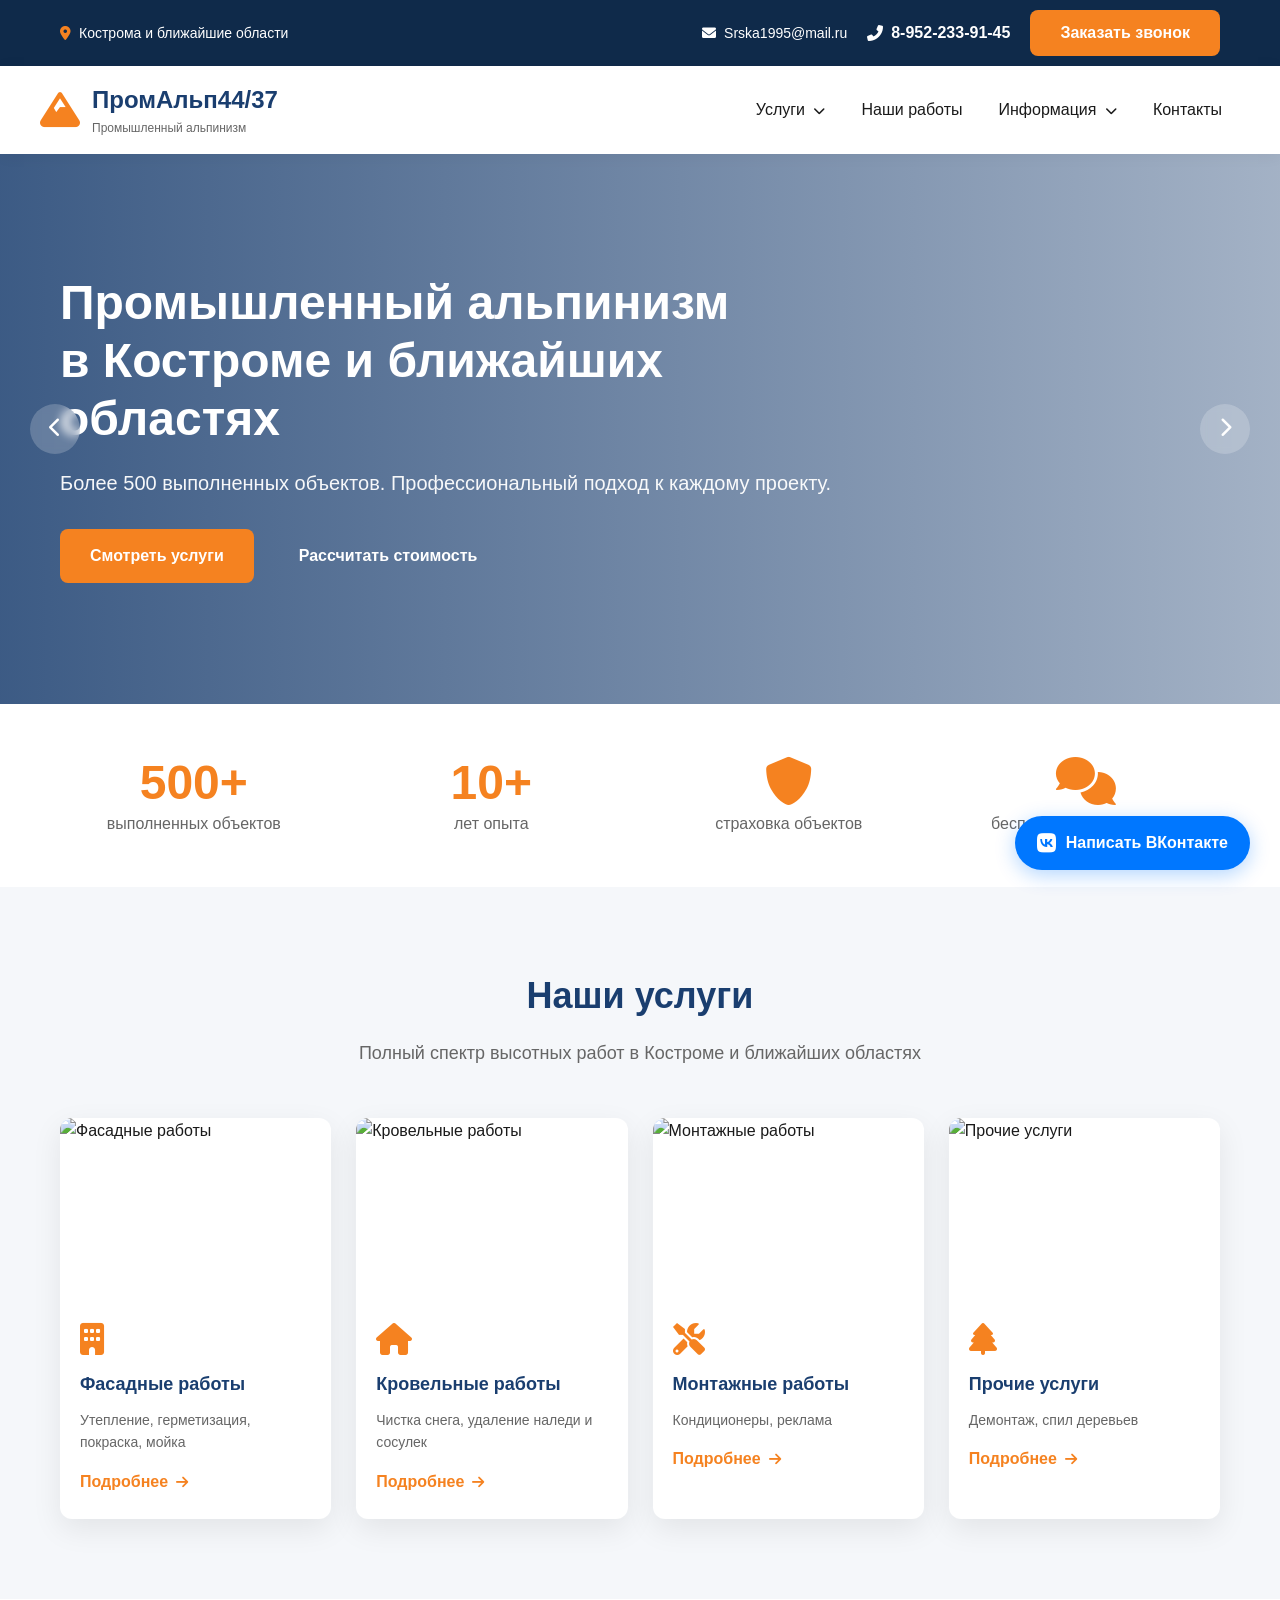
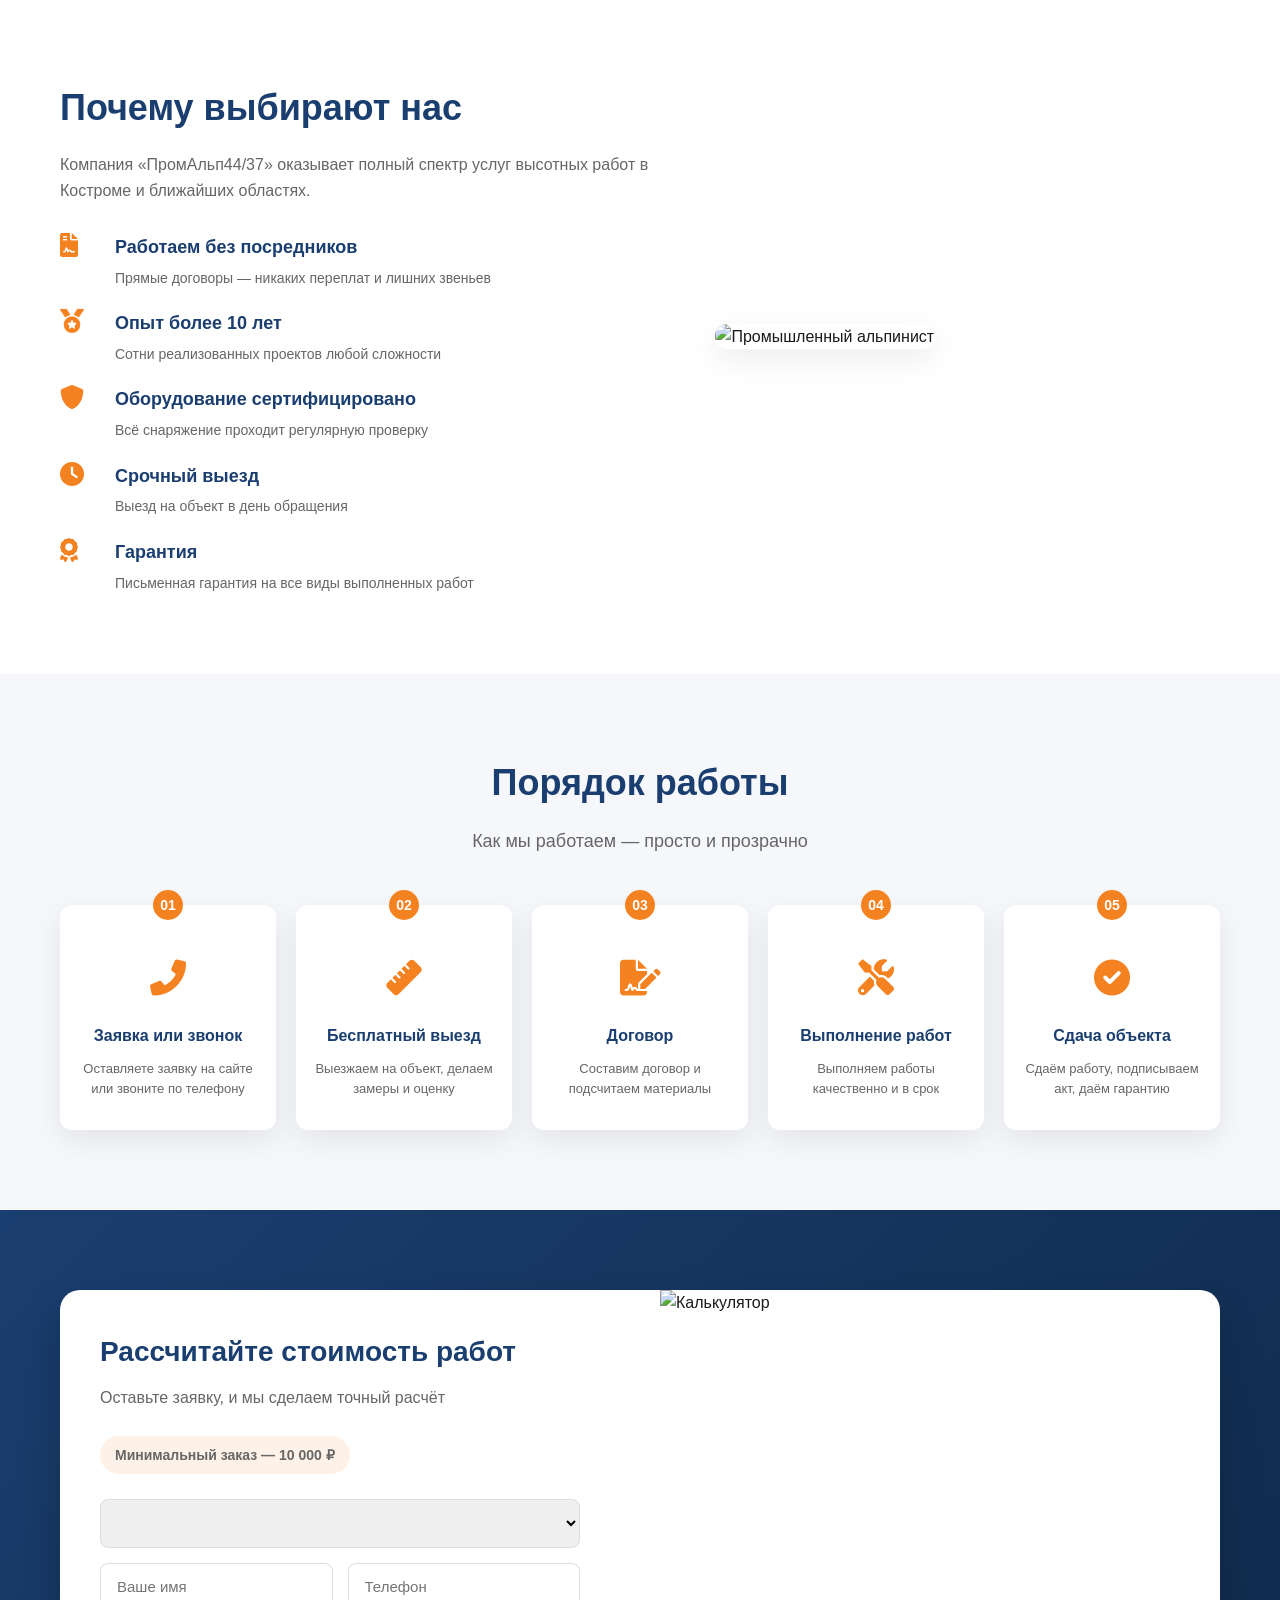
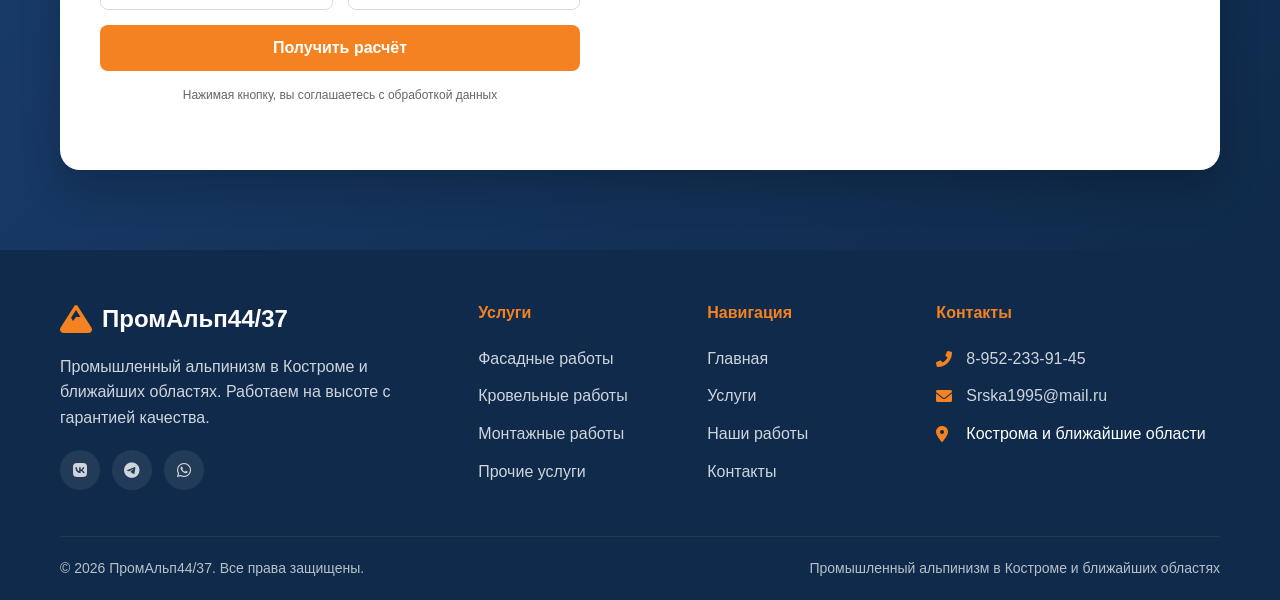
==== index.html @ c2d3ed75 "Add files via upload" ====
<!DOCTYPE html>
<html lang="ru">
<head>
    <meta charset="UTF-8">
    <meta name="viewport" content="width=device-width, initial-scale=1.0">
    <title>ПромАльп44/37 — промышленный альпинизм в Костроме и ближайших областях</title>

    <!-- Favicon -->
    <link rel="icon" href="data:image/svg+xml,%3Csvg xmlns='http://www.w3.org/2000/svg' viewBox='0 0 100 100'%3E%3Ctext y='.9em' font-size='85'%3E🏔️%3C/text%3E%3C/svg%3E">

    <link rel="stylesheet" href="style.css">
    <link rel="stylesheet" href="https://cdnjs.cloudflare.com/ajax/libs/font-awesome/6.0.0/css/all.min.css">
</head>
<body>
    <!-- Верхняя панель -->
    <div class="top-bar">
        <div class="container top-bar__container">
            <div class="top-bar__left">
                <span><i class="fas fa-map-marker-alt"></i> Кострома и ближайшие области</span>
            </div>
            <div class="top-bar__right">
                <a href="mailto:Srska1995@mail.ru"><i class="fas fa-envelope"></i> Srska1995@mail.ru</a>
                <a href="tel:+79522339145" class="top-bar__phone"><i class="fas fa-phone-alt"></i> 8-952-233-91-45</a>
                <button class="btn btn-small btn-callback">Заказать звонок</button>
            </div>
        </div>
    </div>

    <!-- Основная шапка с мега-меню -->
    <header class="header">
        <div class="container header__container">
            <a href="index.html" class="logo">
                <i class="fas fa-mountain"></i>
                <div class="logo__text">
                    <span class="logo__title">ПромАльп44/37</span>
                    <span class="logo__subtitle">Промышленный альпинизм</span>
                </div>
            </a>

            <!-- Мега-меню -->
            <nav class="nav">
                <button class="mobile-toggle" id="mobile-toggle">
                    <i class="fas fa-bars"></i>
                </button>
                <li class="nav-item dropdown">
                    <a href="services.html" class="nav-link dropdown-toggle">Услуги <i class="fas fa-chevron-down"></i></a>
                    <div class="mega-menu mega-menu--services">
                        <div class="container mega-menu__container" style="grid-template-columns: repeat(2, 1fr); max-width: 550px; gap: 20px;">
                            <div class="mega-menu__column">
                                <h4><i class="fas fa-building"></i> Фасадные работы</h4>
                                <ul>
                                    <li><a href="services.html?tab=facade">Утепление фасада</a></li>
                                    <li><a href="services.html?tab=facade">Герметизация швов</a></li>
                                    <li><a href="services.html?tab=facade">Покраска фасада</a></li>
                                    <li><a href="services.html?tab=facade">Мойка окон</a></li>
                                    <li><a href="services.html?tab=facade">Мойка фасада</a></li>
                                </ul>
                                <h4 style="margin-top: 20px;"><i class="fas fa-home"></i> Кровельные работы</h4>
                                <ul>
                                    <li><a href="services.html?tab=roof">Чистка снега</a></li>
                                    <li><a href="services.html?tab=roof">Удаление наледи</a></li>
                                    <li><a href="services.html?tab=roof">Удаление сосулек</a></li>
                                    <li><a href="services.html?tab=roof">Монтаж водостоков</a></li>
                                    <li><a href="services.html?tab=roof">Снегозадержатели</a></li>
                                </ul>
                            </div>
                            <div class="mega-menu__column">
                                <h4><i class="fas fa-tools"></i> Монтажные работы</h4>
                                <ul>
                                    <li><a href="services.html?tab=mount">Монтаж кондиционеров</a></li>
                                    <li><a href="services.html?tab=mount">Монтаж рекламы</a></li>
                                </ul>
                                <h4 style="margin-top: 20px;"><i class="fas fa-tree"></i> Прочие услуги</h4>
                                <ul>
                                    <li><a href="services.html?tab=other">Демонтажные работы</a></li>
                                    <li><a href="services.html?tab=other">Спил деревьев</a></li>
                                </ul>
                            </div>
                        </div>
                    </div>
                </li>
                    <li class="nav-item"><a href="portfolio.html" class="nav-link">Наши работы</a></li>

                    <!-- Выпадающее меню Информация -->
                    <li class="nav-item dropdown">
                        <a href="#" class="nav-link dropdown-toggle">Информация <i class="fas fa-chevron-down"></i></a>
                        <div class="mega-menu mega-menu--info">
                            <div class="container mega-menu__container" style="grid-template-columns: repeat(2, 1fr); max-width: 500px;">
                                <div class="mega-menu__column">
                                    <h4><i class="fas fa-toolbox"></i> Полезное</h4>
                                    <ul>
                                        <li><a href="useful.html">Снаряжение альпиниста</a></li>
                                        <li><a href="useful.html#calculator">Калькулятор стоимости</a></li>
                                    </ul>
                                </div>
                                <div class="mega-menu__column">
                                    <h4><i class="fas fa-book-open"></i> Статьи</h4>
                                    <ul>
                                        <li><a href="articles.html">Все статьи</a></li>
                                        <li><a href="articles.html?page=1">Технологии работ</a></li>
                                        <li><a href="articles.html?page=2">Безопасность</a></li>
                                        <li><a href="articles.html?page=3">Советы экспертов</a></li>
                                    </ul>
                                </div>
                            </div>
                        </div>
                    </li>

                    <li class="nav-item"><a href="contacts.html" class="nav-link">Контакты</a></li>
                </ul>
            </nav>
        </div>
    </header>

    <!-- Главный экран со слайдером -->
    <section class="hero hero--slider">
        <div class="hero-slider" id="hero-slider">
            <div class="slide active">
                <div class="slide__bg" style="background-image: url('https://www.gryazi.net/images/cleaning/prom_alp.jpg');"></div>
                <div class="container slide__content">
                    <h1 class="slide__title">Промышленный альпинизм<br>в Костроме и ближайших областях</h1>
                    <p class="slide__subtitle">Более 500 выполненных объектов. Профессиональный подход к каждому проекту.</p>
                    <div class="slide__buttons">
                        <a href="services.html" class="btn btn-primary">Смотреть услуги</a>
                        <a href="contacts.html" class="btn btn-outline-white">Рассчитать стоимость</a>
                    </div>
                </div>
            </div>
            <div class="slide">
                <div class="slide__bg" style="background-image: url('https://i.ytimg.com/vi/OnxsX6CX49M/maxres2.jpg');"></div>
                <div class="container slide__content">
                    <h2 class="slide__title">Герметизация швов<br>и утепление фасадов</h2>
                    <p class="slide__subtitle">Гарантия на все виды работ</p>
                    <div class="slide__buttons">
                        <a href="services.html?tab=facade" class="btn btn-primary">Подробнее</a>
                        <a href="contacts.html" class="btn btn-outline-white">Оставить заявку</a>
                    </div>
                </div>
            </div>
            <div class="slide">
                <div class="slide__bg" style="background-image: url('https://avatars.mds.yandex.net/get-altay/13818104/2a000001926dd8f69d3b70512914a5eb9f92/orig');"></div>
                <div class="container slide__content">
                    <h2 class="slide__title">Очистка кровли<br>от снега и наледи</h2>
                    <p class="slide__subtitle">Безопасно, быстро, без повреждений</p>
                    <div class="slide__buttons">
                        <a href="services.html?tab=roof" class="btn btn-primary">Подробнее</a>
                        <a href="contacts.html" class="btn btn-outline-white">Заказать</a>
                    </div>
                </div>
            </div>

            <button class="slider-arrow slider-arrow--prev"><i class="fas fa-chevron-left"></i></button>
            <button class="slider-arrow slider-arrow--next"><i class="fas fa-chevron-right"></i></button>
            <div class="slider-dots-container" id="slider-dots"></div>
        </div>
    </section>

    <!-- Блок с преимуществами (цифры) -->
    <section class="stats">
        <div class="container">
            <div class="stats__grid">
                <div class="stat-item">
                    <div class="stat-item__number">500+</div>
                    <div class="stat-item__label">выполненных объектов</div>
                </div>
                <div class="stat-item">
                    <div class="stat-item__number">10+</div>
                    <div class="stat-item__label">лет опыта</div>
                </div>
                <div class="stat-item">
                    <div class="stat-item__number"><i class="fas fa-shield-alt"></i></div>
                    <div class="stat-item__label">страховка объектов</div>
                </div>
                <div class="stat-item">
                    <div class="stat-item__number"><i class="fas fa-comments"></i></div>
                    <div class="stat-item__label">бесплатная консультация</div>
                </div>
            </div>
        </div>
    </section>

    <!-- Популярные услуги (плитки) -->
    <section class="services-tiles">
        <div class="container">
            <h2 class="section-title">Наши услуги</h2>
            <p class="section-subtitle">Полный спектр высотных работ в Костроме и ближайших областях</p>

            <div class="services-tiles__grid">
                <div class="service-tile">
                    <div class="service-tile__img">
                        <img src="https://anika.by/oc-content/uploads/246/108927.jpg" alt="Фасадные работы">
                    </div>
                    <div class="service-tile__content">
                        <i class="fas fa-building"></i>
                        <h3>Фасадные работы</h3>
                        <p>Утепление, герметизация, покраска, мойка</p>
                        <a href="services.html?tab=facade" class="service-tile__link">Подробнее <i class="fas fa-arrow-right"></i></a>
                    </div>
                </div>
                <div class="service-tile">
                    <div class="service-tile__img">
                        <img src="https://avatars.mds.yandex.net/get-ydo/6059193/2a00000186999a268987378a9598cbc94824/diploma" alt="Кровельные работы">
                    </div>
                    <div class="service-tile__content">
                        <i class="fas fa-home"></i>
                        <h3>Кровельные работы</h3>
                        <p>Чистка снега, удаление наледи и сосулек</p>
                        <a href="services.html?tab=roof" class="service-tile__link">Подробнее <i class="fas fa-arrow-right"></i></a>
                    </div>
                </div>
                <div class="service-tile">
                    <div class="service-tile__img">
                        <img src="https://avatars.mds.yandex.net/get-ydo/1540809/2a000001724c62d29665eda1b35574e7750a/diploma" alt="Монтажные работы">
                    </div>
                    <div class="service-tile__content">
                        <i class="fas fa-tools"></i>
                        <h3>Монтажные работы</h3>
                        <p>Кондиционеры, реклама</p>
                        <a href="services.html?tab=mount" class="service-tile__link">Подробнее <i class="fas fa-arrow-right"></i></a>
                    </div>
                </div>
                <div class="service-tile">
                    <div class="service-tile__img">
                        <img src="https://avatars.mds.yandex.net/i?id=42317effc8daacaeb8977ae13526a4b0435c576f-5863201-images-thumbs&n=13" alt="Прочие услуги">
                    </div>
                    <div class="service-tile__content">
                        <i class="fas fa-tree"></i>
                        <h3>Прочие услуги</h3>
                        <p>Демонтаж, спил деревьев</p>
                        <a href="services.html?tab=other" class="service-tile__link">Подробнее <i class="fas fa-arrow-right"></i></a>
                    </div>
                </div>
            </div>
        </div>
    </section>

    <!-- Преимущества -->
    <section class="advantages" id="about">
        <div class="container">
            <div class="advantages__grid">
                <div class="advantages__content">
                    <h2 class="section-title section-title--left">Почему выбирают нас</h2>
                    <p class="advantages__subtitle">Компания «ПромАльп44/37» оказывает полный спектр услуг высотных работ в Костроме и ближайших областях.</p>

                    <div class="advantages__list">
                        <div class="advantage-item">
                            <i class="fas fa-file-contract"></i>
                            <div>
                                <h4>Работаем без посредников</h4>
                                <p>Прямые договоры — никаких переплат и лишних звеньев</p>
                            </div>
                        </div>
                        <div class="advantage-item">
                            <i class="fas fa-medal"></i>
                            <div>
                                <h4>Опыт более 10 лет</h4>
                                <p>Сотни реализованных проектов любой сложности</p>
                            </div>
                        </div>
                        <div class="advantage-item">
                            <i class="fas fa-shield-alt"></i>
                            <div>
                                <h4>Оборудование сертифицировано</h4>
                                <p>Всё снаряжение проходит регулярную проверку</p>
                            </div>
                        </div>
                        <div class="advantage-item">
                            <i class="fas fa-clock"></i>
                            <div>
                                <h4>Срочный выезд</h4>
                                <p>Выезд на объект в день обращения</p>
                            </div>
                        </div>
                        <div class="advantage-item">
                            <i class="fas fa-award"></i>
                            <div>
                                <h4>Гарантия</h4>
                                <p>Письменная гарантия на все виды выполненных работ</p>
                            </div>
                        </div>
                    </div>
                </div>
                <div class="advantages__image">
                    <img src="https://avatars.mds.yandex.net/get-ydo/1384592/2a000001903fb4f37ba64515c0dbf9463fd2/diploma" alt="Промышленный альпинист">
                </div>
            </div>
        </div>
    </section>

    <!-- Порядок работы -->
    <section class="workflow">
        <div class="container">
            <h2 class="section-title">Порядок работы</h2>
            <p class="section-subtitle">Как мы работаем — просто и прозрачно</p>

            <div class="workflow__steps">
                <div class="step">
                    <div class="step__number">01</div>
                    <div class="step__icon"><i class="fas fa-phone-alt"></i></div>
                    <h4>Заявка или звонок</h4>
                    <p>Оставляете заявку на сайте или звоните по телефону</p>
                </div>
                <div class="step">
                    <div class="step__number">02</div>
                    <div class="step__icon"><i class="fas fa-ruler"></i></div>
                    <h4>Бесплатный выезд</h4>
                    <p>Выезжаем на объект, делаем замеры и оценку</p>
                </div>
                <div class="step">
                    <div class="step__number">03</div>
                    <div class="step__icon"><i class="fas fa-file-signature"></i></div>
                    <h4>Договор</h4>
                    <p>Составим договор и подсчитаем материалы</p>
                </div>
                <div class="step">
                    <div class="step__number">04</div>
                    <div class="step__icon"><i class="fas fa-tools"></i></div>
                    <h4>Выполнение работ</h4>
                    <p>Выполняем работы качественно и в срок</p>
                </div>
                <div class="step">
                    <div class="step__number">05</div>
                    <div class="step__icon"><i class="fas fa-check-circle"></i></div>
                    <h4>Сдача объекта</h4>
                    <p>Сдаём работу, подписываем акт, даём гарантию</p>
                </div>
            </div>
        </div>
    </section>

    <!-- Калькулятор -->
    <section class="calculator-section">
        <div class="container">
            <div class="calculator-box">
                <div class="calculator-box__content">
                    <h2>Рассчитайте стоимость работ</h2>
                    <p>Оставьте заявку, и мы сделаем точный расчёт</p>
                    <p class="min-order"><strong>Минимальный заказ — 10 000 ₽</strong></p>

                    <form class="calculator-form" id="home-calculator">
                        <div class="form-row">
                            <select class="form-control" id="home-service-select"></select>
                        </div>
                        <div class="form-row form-row--double">
                            <input type="text" class="form-control" placeholder="Ваше имя">
                            <input type="tel" class="form-control" placeholder="Телефон">
                        </div>
                        <button type="submit" class="btn btn-primary btn-block">Получить расчёт</button>
                        <p class="form-note">Нажимая кнопку, вы соглашаетесь с обработкой данных</p>
                    </form>
                </div>
                <div class="calculator-box__image">
                    <img src="https://www.gryazi.net/images/cleaning/prom_alp.jpg" alt="Калькулятор">
                </div>
            </div>
        </div>
    </section>

    <!-- Футер -->
    <footer class="footer">
        <div class="container">
            <div class="footer__top">
                <div class="footer__col">
                    <div class="footer__logo">
                        <i class="fas fa-mountain"></i>
                        <span>ПромАльп44/37</span>
                    </div>
                    <p>Промышленный альпинизм в Костроме и ближайших областях. Работаем на высоте с гарантией качества.</p>
                    <div class="footer__social">
                        <a href="#"><i class="fab fa-vk"></i></a>
                        <a href="#"><i class="fab fa-telegram"></i></a>
                        <a href="#"><i class="fab fa-whatsapp"></i></a>
                    </div>
                </div>
                <div class="footer__col">
                    <h4>Услуги</h4>
                    <ul>
                        <li><a href="services.html?tab=facade">Фасадные работы</a></li>
                        <li><a href="services.html?tab=roof">Кровельные работы</a></li>
                        <li><a href="services.html?tab=mount">Монтажные работы</a></li>
                        <li><a href="services.html?tab=other">Прочие услуги</a></li>
                    </ul>
                </div>
                <div class="footer__col">
                    <h4>Навигация</h4>
                    <ul>
                        <li><a href="index.html">Главная</a></li>
                        <li><a href="services.html">Услуги</a></li>
                        <li><a href="portfolio.html">Наши работы</a></li>
                        <li><a href="contacts.html">Контакты</a></li>
                    </ul>
                </div>
                <div class="footer__col">
                    <h4>Контакты</h4>
                    <ul class="footer__contacts">
                        <li><i class="fas fa-phone-alt"></i> <a href="tel:+79522339145">8-952-233-91-45</a></li>
                        <li><i class="fas fa-envelope"></i> <a href="mailto:Srska1995@mail.ru">Srska1995@mail.ru</a></li>
                        <li><i class="fas fa-map-marker-alt"></i> Кострома и ближайшие области</li>
                    </ul>
                </div>
            </div>
            <div class="footer__bottom">
                <p>© 2026 ПромАльп44/37. Все права защищены.</p>
                <p>Промышленный альпинизм в Костроме и ближайших областях</p>
            </div>
        </div>
    </footer>

    <!-- Кнопка ВК -->
    <a href="https://vk.com/write-12345678" class="vk-button" target="_blank">
        <i class="fab fa-vk"></i>
        <span>Написать ВКонтакте</span>
    </a>

    <script src="script.js"></script>
</body>
</html>
---- style.css ----
* { margin: 0; padding: 0; box-sizing: border-box; }

:root {
    --primary: #1a3e6f;
    --primary-dark: #0f2a4a;
    --secondary: #f58220;
    --secondary-dark: #e06d10;
    --dark: #1a1a1a;
    --light: #f5f7fa;
    --gray: #666;
    --white: #fff;
    --vk: #0077ff;
    --shadow: 0 10px 30px rgba(0,0,0,0.08);
    --border-radius: 12px;
}

html, body {
    overflow-x: hidden !important;
    width: 100%;
    max-width: 100%;
}

body {
    font-family: 'Segoe UI', Tahoma, Geneva, Verdana, sans-serif;
    line-height: 1.6;
    color: var(--dark);
    background: var(--white);
}

.container {
    max-width: 1200px;
    margin: 0 auto;
    padding: 0 20px;
}

/* Убираем все маркеры списков */
ul, ol {
    list-style: none !important;
    padding-left: 0 !important;
    margin-left: 0 !important;
}

/* ========== ВЕРХНЯЯ ПАНЕЛЬ ========== */
.top-bar {
    background: var(--primary-dark);
    color: var(--white);
    padding: 10px 0;
    font-size: 14px;
}

.top-bar__container {
    display: flex;
    justify-content: space-between;
    align-items: center;
    flex-wrap: wrap;
    gap: 15px;
}

.top-bar__left {
    display: flex;
    gap: 25px;
}

.top-bar__left span {
    display: flex;
    align-items: center;
    gap: 8px;
}

.top-bar__left i {
    color: var(--secondary);
}

.top-bar__right {
    display: flex;
    align-items: center;
    gap: 20px;
}

.top-bar__right a {
    color: var(--white);
    text-decoration: none;
    display: flex;
    align-items: center;
    gap: 8px;
    transition: color 0.3s;
}

.top-bar__right a:hover {
    color: var(--secondary);
}

.top-bar__phone {
    font-weight: 700;
    font-size: 16px;
}

.btn-small {
    background: var(--secondary);
    color: var(--white);
    padding: 8px 16px;
    border-radius: 6px;
    font-size: 13px;
    border: none;
    cursor: pointer;
    font-weight: 600;
    transition: background 0.3s;
}

.btn-small:hover {
    background: var(--secondary-dark);
}

/* ========== ШАПКА И МЕГА-МЕНЮ ========== */
.header {
    background: var(--white);
    box-shadow: 0 2px 15px rgba(0,0,0,0.05);
    position: sticky;
    top: 0;
    z-index: 999;
}

.header__container {
    display: flex;
    justify-content: space-between;
    align-items: center;
    padding: 15px 0;
}

.logo {
    display: flex;
    align-items: center;
    gap: 12px;
    text-decoration: none;
}

.logo i {
    font-size: 40px;
    color: var(--secondary);
}

.logo__text {
    display: flex;
    flex-direction: column;
}

.logo__title {
    font-size: 24px;
    font-weight: 700;
    color: var(--primary);
}

.logo__subtitle {
    font-size: 12px;
    color: var(--gray);
}

.nav {
    display: flex;
    align-items: center;
}

.nav-menu {
    display: flex;
    list-style: none !important;
    gap: 5px;
    margin: 0;
    padding: 0;
}

.nav-menu li {
    list-style: none !important;
}

.nav-item {
    position: relative;
    list-style: none !important;
}

.nav-link {
    display: block;
    padding: 12px 18px;
    color: var(--dark);
    text-decoration: none;
    font-weight: 500;
    transition: color 0.3s;
    border-radius: 8px;
}

.nav-link:hover,
.nav-link.active {
    color: var(--secondary);
    background: rgba(245, 130, 32, 0.05);
}

.nav-link i {
    font-size: 12px;
    margin-left: 5px;
}

/* Мега-меню */
.mega-menu {
    position: absolute;
    top: 100%;
    left: 0;
    width: auto !important;
    min-width: 500px !important;
    max-width: 850px !important;
    background: var(--white);
    box-shadow: 0 20px 40px rgba(0,0,0,0.15);
    border-radius: 0 0 16px 16px;
    opacity: 0;
    visibility: hidden;
    transform: translateY(-10px);
    transition: all 0.3s;
    z-index: 998;
}

.nav-item.dropdown:hover .mega-menu {
    opacity: 1;
    visibility: visible;
    transform: translateY(0);
}

.mega-menu__container {
    display: grid;
    grid-template-columns: repeat(4, 1fr);
    gap: 20px !important;
    padding: 25px 20px !important;
}

.mega-menu__column h4 {
    color: var(--primary);
    margin-bottom: 15px;
    font-size: 16px;
    border-bottom: 2px solid var(--secondary);
    padding-bottom: 8px;
    display: inline-block;
}

.mega-menu__column ul {
    list-style: none !important;
    padding-left: 0 !important;
    margin-left: 0 !important;
}

.mega-menu__column li {
    margin-bottom: 10px;
    list-style: none !important;
}

.mega-menu__column a {
    color: var(--gray);
    text-decoration: none;
    font-size: 14px;
    transition: color 0.3s;
}

.mega-menu__column a:hover {
    color: var(--secondary);
}

/* Позиционирование выпадающих меню */
.nav-item.dropdown:first-of-type .mega-menu {
    left: 0 !important;
    right: auto !important;
}

.nav-item.dropdown:last-of-type .mega-menu,
.nav-item.dropdown:nth-last-child(2) .mega-menu {
    left: auto !important;
    right: 0 !important;
    min-width: 400px !important;
    max-width: 500px !important;
}

/* Компактное меню для Информации */
.mega-menu--info {
    max-width: 500px;
}

.mega-menu--info .mega-menu__container {
    grid-template-columns: repeat(2, 1fr);
}

.mobile-toggle {
    display: none;
    background: none;
    border: none;
    font-size: 24px;
    color: var(--primary);
    cursor: pointer;
}

/* ========== СЛАЙДЕР ========== */
.hero--slider {
    position: relative;
    height: 550px;
    overflow: hidden;
}

.hero-slider {
    position: relative;
    height: 100%;
}

.slide {
    position: absolute;
    top: 0;
    left: 0;
    width: 100%;
    height: 100%;
    opacity: 0;
    visibility: hidden;
    transition: opacity 0.8s, visibility 0.8s;
}

.slide.active {
    opacity: 1;
    visibility: visible;
}

.slide__bg {
    position: absolute;
    top: 0;
    left: 0;
    width: 100%;
    height: 100%;
    background-size: cover;
    background-position: center;
}

.slide__bg::after {
    content: '';
    position: absolute;
    top: 0;
    left: 0;
    width: 100%;
    height: 100%;
    background: linear-gradient(90deg, rgba(26,62,111,0.85) 0%, rgba(26,62,111,0.4) 100%);
}

.slide__content {
    position: relative;
    height: 100%;
    display: flex;
    flex-direction: column;
    justify-content: center;
    color: var(--white);
    z-index: 2;
}

.slide__title {
    font-size: 48px;
    font-weight: 800;
    line-height: 1.2;
    margin-bottom: 20px;
    max-width: 700px;
}

.slide__subtitle {
    font-size: 20px;
    margin-bottom: 30px;
    opacity: 0.95;
}

.slide__buttons {
    display: flex;
    gap: 15px;
}

.btn-outline-white {
    background: transparent;
    color: var(--white);
    border: 2px solid var(--white);
}

.btn-outline-white:hover {
    background: var(--white);
    color: var(--primary);
}

.slider-arrow {
    position: absolute;
    top: 50%;
    transform: translateY(-50%);
    width: 50px;
    height: 50px;
    background: rgba(255,255,255,0.2);
    border: none;
    border-radius: 50%;
    color: var(--white);
    font-size: 20px;
    cursor: pointer;
    backdrop-filter: blur(5px);
    transition: background 0.3s;
    z-index: 10;
}

.slider-arrow:hover {
    background: var(--secondary);
}

.slider-arrow--prev { left: 30px; }
.slider-arrow--next { right: 30px; }

.slider-dots-container {
    position: absolute;
    bottom: 25px;
    left: 50%;
    transform: translateX(-50%);
    display: flex;
    gap: 10px;
    z-index: 10;
}

.slider-dot {
    width: 12px;
    height: 12px;
    border-radius: 50%;
    background: rgba(255,255,255,0.4);
    border: none;
    cursor: pointer;
    transition: all 0.3s;
}

.slider-dot.active {
    background: var(--secondary);
    width: 30px;
    border-radius: 10px;
}

/* ========== СТАТИСТИКА ========== */
.stats {
    padding: 50px 0;
    background: var(--white);
}

.stats__grid {
    display: grid;
    grid-template-columns: repeat(4, 1fr);
    gap: 30px;
    text-align: center;
}

.stat-item__number {
    font-size: 48px;
    font-weight: 800;
    color: var(--secondary);
    line-height: 1.2;
}

.stat-item__number i {
    color: var(--secondary);
}

.stat-item__label {
    font-size: 16px;
    color: var(--gray);
}

/* ========== ПЛИТКИ УСЛУГ ========== */
.services-tiles {
    padding: 80px 0;
    background: var(--light);
}

.section-title {
    font-size: 36px;
    font-weight: 700;
    text-align: center;
    color: var(--primary);
    margin-bottom: 15px;
}

.section-title--left {
    text-align: left;
}

.section-subtitle {
    text-align: center;
    color: var(--gray);
    margin-bottom: 50px;
    font-size: 18px;
}

.services-tiles__grid {
    display: grid;
    grid-template-columns: repeat(4, 1fr);
    gap: 25px;
}

.service-tile {
    background: var(--white);
    border-radius: var(--border-radius);
    overflow: hidden;
    box-shadow: var(--shadow);
    transition: transform 0.3s, box-shadow 0.3s;
}

.service-tile:hover {
    transform: translateY(-5px);
    box-shadow: 0 15px 40px rgba(0,0,0,0.12);
}

.service-tile__img {
    height: 180px;
    overflow: hidden;
}

.service-tile__img img {
    width: 100%;
    height: 100%;
    object-fit: cover;
    transition: transform 0.5s;
}

.service-tile:hover .service-tile__img img {
    transform: scale(1.05);
}

.service-tile__content {
    padding: 25px 20px;
}

.service-tile__content i {
    font-size: 32px;
    color: var(--secondary);
    margin-bottom: 15px;
}

.service-tile__content h3 {
    font-size: 18px;
    margin-bottom: 10px;
    color: var(--primary);
}

.service-tile__content p {
    color: var(--gray);
    font-size: 14px;
    margin-bottom: 15px;
}

.service-tile__link {
    color: var(--secondary);
    text-decoration: none;
    font-weight: 600;
    display: flex;
    align-items: center;
    gap: 8px;
}

.service-tile__link i {
    font-size: 14px;
    margin: 0;
    transition: transform 0.3s;
}

.service-tile__link:hover i {
    transform: translateX(5px);
}

/* ========== ПРЕИМУЩЕСТВА ========== */
.advantages {
    padding: 80px 0;
    background: var(--white);
}

.advantages__grid {
    display: grid;
    grid-template-columns: 1.2fr 1fr;
    gap: 50px;
    align-items: center;
}

.advantages__subtitle {
    font-size: 16px;
    color: var(--gray);
    margin-bottom: 30px;
}

.advantages__list {
    display: flex;
    flex-direction: column;
    gap: 20px;
}

.advantage-item {
    display: flex;
    gap: 15px;
}

.advantage-item i {
    font-size: 24px;
    color: var(--secondary);
    min-width: 40px;
}

.advantage-item h4 {
    font-size: 18px;
    color: var(--primary);
    margin-bottom: 5px;
}

.advantage-item p {
    color: var(--gray);
    font-size: 14px;
}

.advantages__image img {
    width: 100%;
    border-radius: var(--border-radius);
    box-shadow: var(--shadow);
}

/* ========== ПОРЯДОК РАБОТЫ ========== */
.workflow {
    padding: 80px 0;
    background: var(--light);
}

.workflow__steps {
    display: grid;
    grid-template-columns: repeat(5, 1fr);
    gap: 20px;
}

.step {
    text-align: center;
    padding: 30px 15px;
    background: var(--white);
    border-radius: var(--border-radius);
    box-shadow: var(--shadow);
    position: relative;
}

.step__number {
    position: absolute;
    top: -15px;
    left: 50%;
    transform: translateX(-50%);
    width: 30px;
    height: 30px;
    background: var(--secondary);
    color: var(--white);
    border-radius: 50%;
    display: flex;
    align-items: center;
    justify-content: center;
    font-weight: 700;
    font-size: 14px;
}

.step__icon {
    font-size: 36px;
    color: var(--secondary);
    margin: 15px 0;
}

.step h4 {
    font-size: 16px;
    margin-bottom: 10px;
    color: var(--primary);
}

.step p {
    font-size: 13px;
    color: var(--gray);
}

/* ========== КАЛЬКУЛЯТОР ========== */
.calculator-section {
    padding: 80px 0;
    background: linear-gradient(135deg, var(--primary) 0%, var(--primary-dark) 100%);
}

.calculator-box {
    display: grid;
    grid-template-columns: 1fr 1fr;
    gap: 40px;
    background: var(--white);
    border-radius: 20px;
    overflow: hidden;
    box-shadow: 0 20px 40px rgba(0,0,0,0.2);
}

.calculator-box__content {
    padding: 40px;
}

.calculator-box__content h2 {
    font-size: 28px;
    color: var(--primary);
    margin-bottom: 10px;
}

.calculator-box__content p {
    color: var(--gray);
    margin-bottom: 25px;
}

.calculator-box__image {
    height: 100%;
}

.calculator-box__image img {
    width: 100%;
    height: 100%;
    object-fit: cover;
}

.calculator-form .form-row {
    margin-bottom: 15px;
}

.form-row--double {
    display: grid;
    grid-template-columns: 1fr 1fr;
    gap: 15px;
}

.form-control {
    width: 100%;
    padding: 14px 16px;
    border: 1px solid #ddd;
    border-radius: 8px;
    font-size: 15px;
    transition: border 0.3s;
}

.form-control:focus {
    outline: none;
    border-color: var(--secondary);
}

.form-note {
    font-size: 12px;
    color: var(--gray);
    margin-top: 15px;
    text-align: center;
}

.min-order {
    background: rgba(245, 130, 32, 0.1);
    padding: 8px 15px;
    border-radius: 30px;
    display: inline-block;
    font-size: 14px;
    color: var(--primary);
    margin-bottom: 20px;
}

/* ========== КНОПКИ ========== */
.btn {
    display: inline-block;
    padding: 14px 30px;
    border-radius: 8px;
    text-decoration: none;
    font-weight: 600;
    transition: all 0.3s;
    border: none;
    cursor: pointer;
    font-size: 16px;
}

.btn-primary {
    background: var(--secondary);
    color: var(--white);
}

.btn-primary:hover {
    background: var(--secondary-dark);
    transform: translateY(-2px);
}

.btn-block {
    display: block;
    width: 100%;
    text-align: center;
}

/* ========== ФУТЕР ========== */
.footer {
    background: var(--primary-dark);
    color: var(--white);
    padding: 50px 0 20px;
}

.footer__top {
    display: grid;
    grid-template-columns: 2fr 1fr 1fr 1.5fr;
    gap: 40px;
    margin-bottom: 40px;
}

.footer__logo {
    display: flex;
    align-items: center;
    gap: 10px;
    font-size: 24px;
    font-weight: 700;
    margin-bottom: 15px;
}

.footer__logo i {
    color: var(--secondary);
    font-size: 32px;
}

.footer__col p {
    opacity: 0.8;
    margin-bottom: 20px;
}

.footer__social {
    display: flex;
    gap: 12px;
}

.footer__social a {
    width: 40px;
    height: 40px;
    background: rgba(255,255,255,0.1);
    border-radius: 50%;
    display: flex;
    align-items: center;
    justify-content: center;
    color: var(--white);
    text-decoration: none;
    transition: background 0.3s;
}

.footer__social a:hover {
    background: var(--secondary);
}

.footer__col h4 {
    color: var(--secondary);
    margin-bottom: 20px;
    font-size: 16px;
}

.footer__col ul {
    list-style: none !important;
}

.footer__col li {
    margin-bottom: 12px;
    list-style: none !important;
}

.footer__col a {
    color: var(--white);
    text-decoration: none;
    opacity: 0.8;
    transition: opacity 0.3s;
}

.footer__col a:hover {
    opacity: 1;
    color: var(--secondary);
}

.footer__contacts li {
    display: flex;
    align-items: center;
    gap: 10px;
    list-style: none !important;
}

.footer__contacts i {
    color: var(--secondary);
    width: 20px;
}

.footer__bottom {
    border-top: 1px solid rgba(255,255,255,0.1);
    padding-top: 20px;
    display: flex;
    justify-content: space-between;
    font-size: 14px;
    opacity: 0.7;
}

/* ========== КНОПКА ВК ========== */
.vk-button {
    position: fixed;
    bottom: 30px;
    right: 30px;
    background: var(--vk);
    color: var(--white);
    padding: 14px 22px;
    border-radius: 50px;
    text-decoration: none;
    display: flex;
    align-items: center;
    gap: 10px;
    box-shadow: 0 5px 20px rgba(0,119,255,0.3);
    z-index: 999;
    font-weight: 600;
    transition: transform 0.3s, box-shadow 0.3s;
}

.vk-button:hover {
    transform: translateY(-5px);
    box-shadow: 0 10px 30px rgba(0,119,255,0.4);
}

.vk-button i {
    font-size: 22px;
}

/* ========== АДАПТИВНОСТЬ ========== */
@media (max-width: 1200px) {
    .mega-menu__container { grid-template-columns: repeat(2, 1fr); }
    .workflow__steps { grid-template-columns: repeat(3, 1fr); }
    .nav-item.dropdown:nth-last-child(2) .mega-menu {
        right: -50px !important;
    }
}

@media (max-width: 992px) {
    .services-tiles__grid { grid-template-columns: repeat(2, 1fr); }
    .stats__grid { grid-template-columns: repeat(2, 1fr); }
    .advantages__grid { grid-template-columns: 1fr; }
    .advantages__image { display: none; }
    .footer__top { grid-template-columns: repeat(2, 1fr); }
    .calculator-box { grid-template-columns: 1fr; }
    .calculator-box__image { display: none; }
    .nav-item.dropdown:nth-last-child(2) .mega-menu {
        right: -100px !important;
    }
}

@media (max-width: 768px) {
    .top-bar__container { flex-direction: column; text-align: center; }
    .top-bar__left { flex-direction: column; gap: 5px; }
    .top-bar__right { flex-wrap: wrap; justify-content: center; }

    .mobile-toggle { display: block; }
    .nav-menu {
        display: none;
        position: absolute;
        top: 100%;
        left: 0;
        right: 0;
        background: var(--white);
        flex-direction: column;
        padding: 20px;
        box-shadow: 0 10px 20px rgba(0,0,0,0.1);
    }
    .nav-menu.active { display: flex; }
    .mega-menu { display: none !important; }
    .nav-item.dropdown:hover .mega-menu { display: none !important; }

    .slide__title { font-size: 32px; }
    .slide__subtitle { font-size: 16px; }
    .slider-arrow { display: none; }

    .services-tiles__grid { grid-template-columns: 1fr; }
    .stats__grid { grid-template-columns: 1fr; }
    .workflow__steps { grid-template-columns: 1fr; }
    .footer__top { grid-template-columns: 1fr; }
    .footer__bottom { flex-direction: column; text-align: center; gap: 10px; }

    .vk-button span { display: none; }
    .vk-button { padding: 14px; border-radius: 50%; }
}

@media (max-width: 480px) {
    .slide__buttons { flex-direction: column; }
    .form-row--double { grid-template-columns: 1fr; }
}
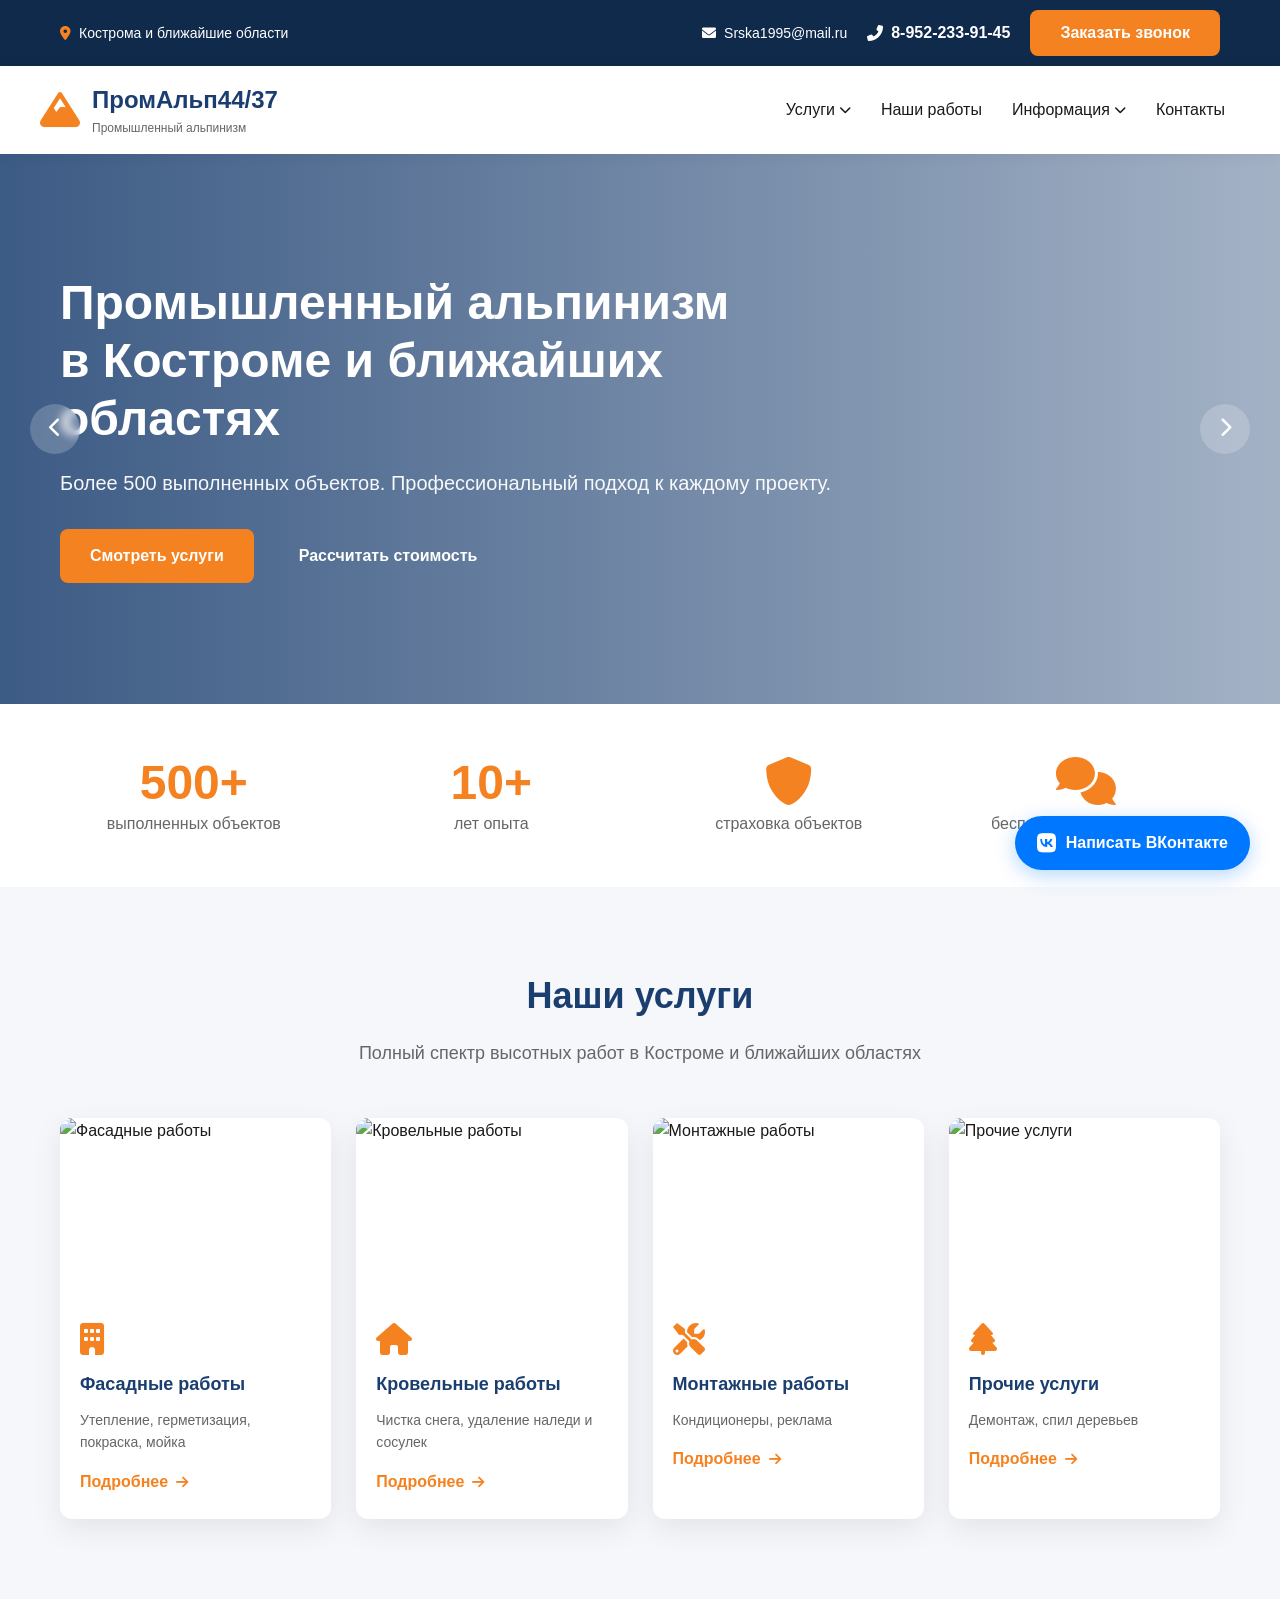
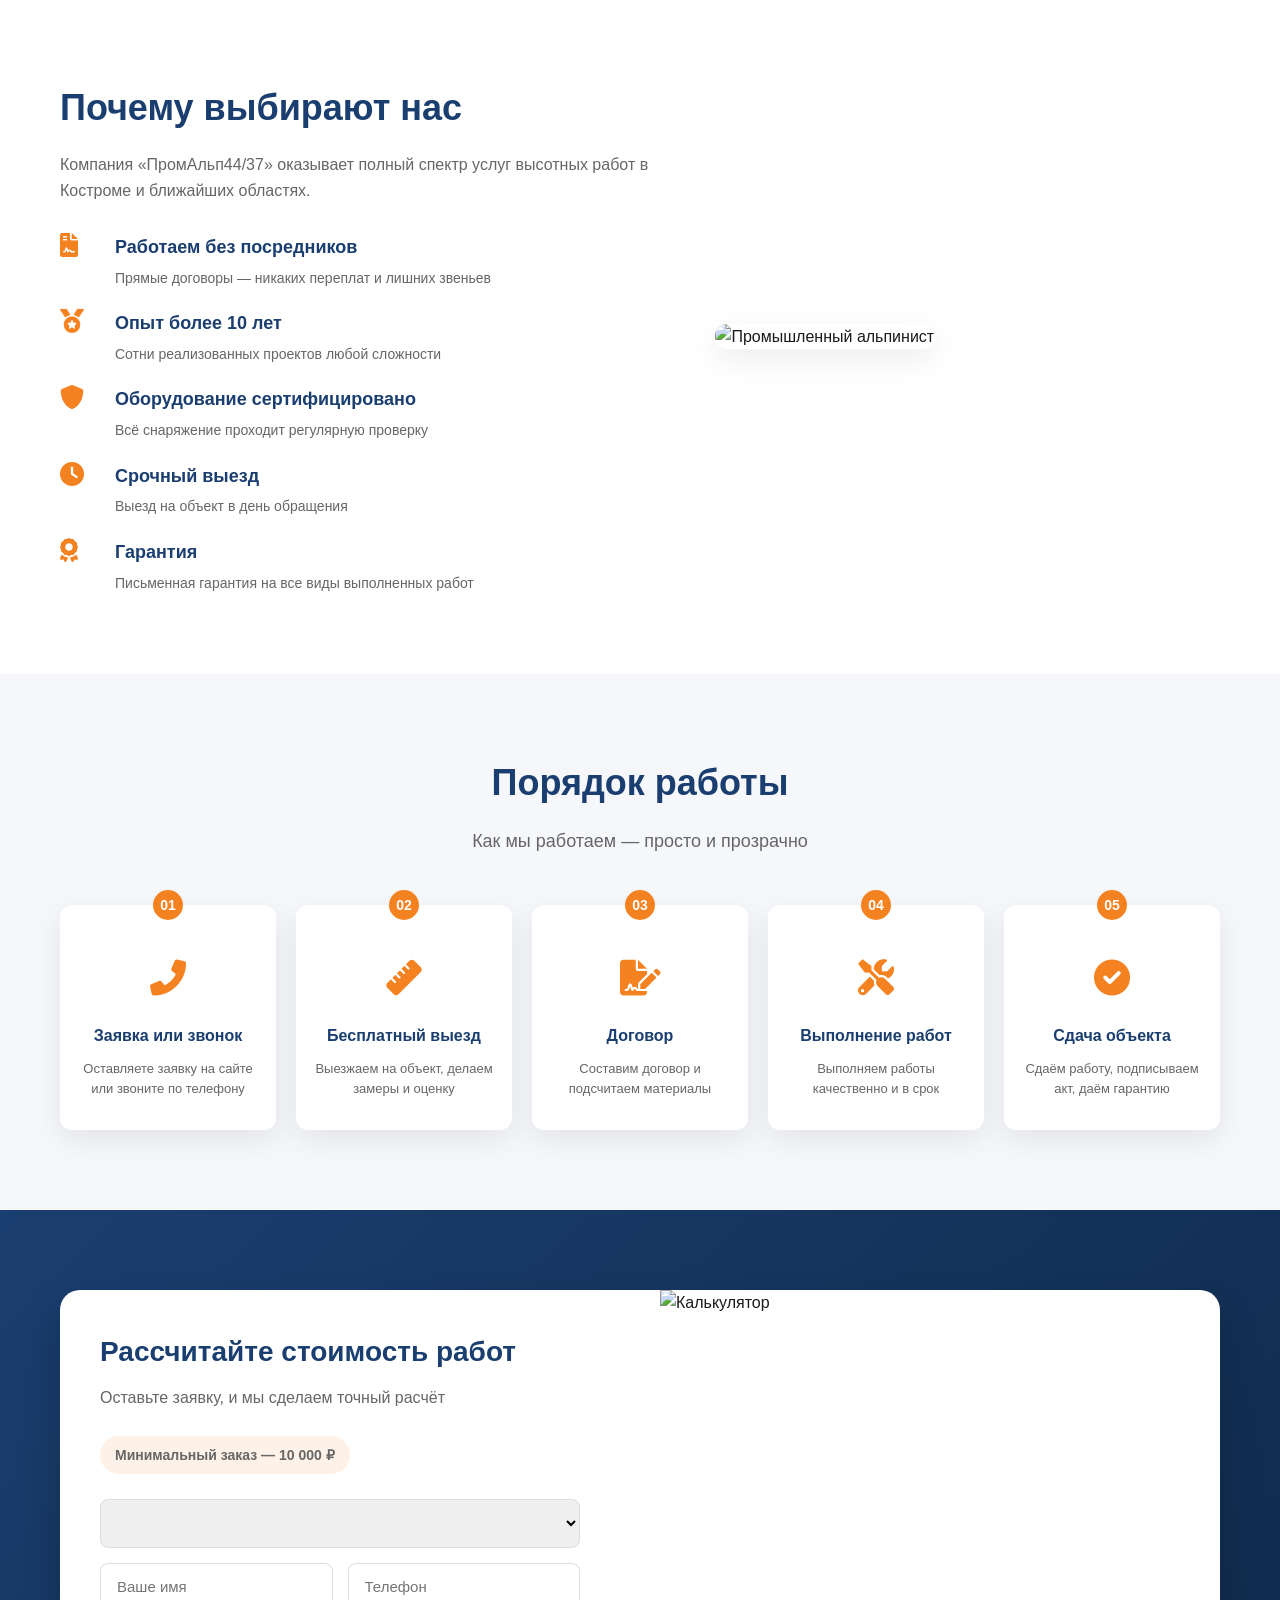
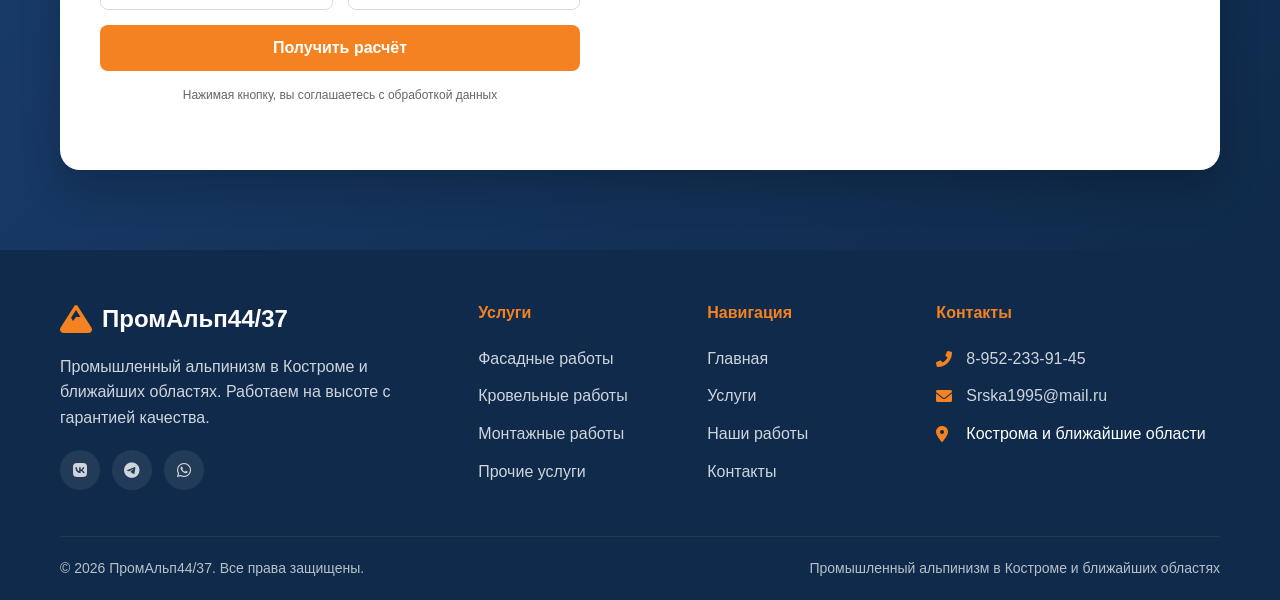
==== commit d3d6a544: "обновление в поисковике" ====
--- a/index.html
+++ b/index.html
@@ -1,9 +1,11 @@
 <!DOCTYPE html>
 <html lang="ru">
 <head>
-    <meta charset="UTF-8">
-    <meta name="viewport" content="width=device-width, initial-scale=1.0">
-    <title>ПромАльп44/37 — промышленный альпинизм в Костроме и ближайших областях</title>
+    <!-- Основные SEO-теги -->
+    <title>ПромАльп44/37 — промышленный альпинизм в Костроме и области</title>
+    <meta name="description" content="Профессиональные высотные работы в Костроме и ближайших областях. Утепление фасадов, герметизация швов, мойка окон, чистка кровли. Гарантия, работаем по договору. Звоните 8-952-233-91-45!">
+    <meta name="keywords" content="промышленный альпинизм, Кострома, высотные работы, утепление фасада, герметизация швов, мойка окон, чистка кровли, монтаж кондиционеров, спил деревьев, альпинисты Кострома">
+    <meta name="author" content="ПромАльп44/37">
 
     <!-- Favicon -->
     <link rel="icon" href="data:image/svg+xml,%3Csvg xmlns='http://www.w3.org/2000/svg' viewBox='0 0 100 100'%3E%3Ctext y='.9em' font-size='85'%3E🏔️%3C/text%3E%3C/svg%3E">
@@ -414,4 +416,4 @@
 
     <script src="script.js"></script>
 </body>
-</html>+</html>
--- a/style.css
+++ b/style.css
@@ -33,7 +33,6 @@
     padding: 0 20px;
 }
 
-/* Убираем все маркеры списков */
 ul, ol {
     list-style: none !important;
     padding-left: 0 !important;
@@ -111,7 +110,7 @@
     background: var(--secondary-dark);
 }
 
-/* ========== ШАПКА И МЕГА-МЕНЮ ========== */
+/* ========== ШАПКА И МЕНЮ ========== */
 .header {
     background: var(--white);
     box-shadow: 0 2px 15px rgba(0,0,0,0.05);
@@ -125,6 +124,8 @@
     justify-content: space-between;
     align-items: center;
     padding: 15px 0;
+    flex-wrap: wrap;
+    gap: 15px;
 }
 
 .logo {
@@ -162,6 +163,8 @@
 
 .nav-menu {
     display: flex;
+    flex-wrap: wrap;
+    justify-content: center;
     list-style: none !important;
     gap: 5px;
     margin: 0;
@@ -178,13 +181,16 @@
 }
 
 .nav-link {
-    display: block;
-    padding: 12px 18px;
+    display: flex;
+    align-items: center;
+    height: 48px;
+    padding: 0 15px;
     color: var(--dark);
     text-decoration: none;
     font-weight: 500;
     transition: color 0.3s;
     border-radius: 8px;
+    white-space: nowrap;
 }
 
 .nav-link:hover,
@@ -260,36 +266,20 @@
     color: var(--secondary);
 }
 
-/* Позиционирование выпадающих меню */
 .nav-item.dropdown:first-of-type .mega-menu {
     left: 0 !important;
     right: auto !important;
 }
 
-.nav-item.dropdown:last-of-type .mega-menu,
-.nav-item.dropdown:nth-last-child(2) .mega-menu {
+.nav-item.dropdown:last-of-type .mega-menu {
     left: auto !important;
     right: 0 !important;
     min-width: 400px !important;
     max-width: 500px !important;
 }
 
-/* Компактное меню для Информации */
-.mega-menu--info {
-    max-width: 500px;
-}
-
-.mega-menu--info .mega-menu__container {
-    grid-template-columns: repeat(2, 1fr);
-}
-
 .mobile-toggle {
     display: none;
-    background: none;
-    border: none;
-    font-size: 24px;
-    color: var(--primary);
-    cursor: pointer;
 }
 
 /* ========== СЛАЙДЕР ========== */
@@ -911,15 +901,22 @@
 }
 
 /* ========== АДАПТИВНОСТЬ ========== */
-@media (max-width: 1200px) {
-    .mega-menu__container { grid-template-columns: repeat(2, 1fr); }
-    .workflow__steps { grid-template-columns: repeat(3, 1fr); }
-    .nav-item.dropdown:nth-last-child(2) .mega-menu {
-        right: -50px !important;
+@media (max-width: 992px) {
+    .header__container {
+        justify-content: center;
     }
-}
-
-@media (max-width: 992px) {
+
+    .nav-menu {
+        justify-content: center;
+        width: 100%;
+    }
+
+    .nav-link {
+        padding: 0 12px;
+        font-size: 14px;
+        height: 42px;
+    }
+
     .services-tiles__grid { grid-template-columns: repeat(2, 1fr); }
     .stats__grid { grid-template-columns: repeat(2, 1fr); }
     .advantages__grid { grid-template-columns: 1fr; }
@@ -927,8 +924,10 @@
     .footer__top { grid-template-columns: repeat(2, 1fr); }
     .calculator-box { grid-template-columns: 1fr; }
     .calculator-box__image { display: none; }
-    .nav-item.dropdown:nth-last-child(2) .mega-menu {
-        right: -100px !important;
+
+    .mega-menu {
+        min-width: 350px !important;
+        max-width: 500px !important;
     }
 }
 
@@ -937,21 +936,15 @@
     .top-bar__left { flex-direction: column; gap: 5px; }
     .top-bar__right { flex-wrap: wrap; justify-content: center; }
 
-    .mobile-toggle { display: block; }
     .nav-menu {
-        display: none;
-        position: absolute;
-        top: 100%;
-        left: 0;
-        right: 0;
-        background: var(--white);
-        flex-direction: column;
-        padding: 20px;
-        box-shadow: 0 10px 20px rgba(0,0,0,0.1);
+        gap: 0;
     }
-    .nav-menu.active { display: flex; }
-    .mega-menu { display: none !important; }
-    .nav-item.dropdown:hover .mega-menu { display: none !important; }
+
+    .nav-link {
+        padding: 0 10px;
+        font-size: 13px;
+        height: 40px;
+    }
 
     .slide__title { font-size: 32px; }
     .slide__subtitle { font-size: 16px; }
@@ -965,9 +958,48 @@
 
     .vk-button span { display: none; }
     .vk-button { padding: 14px; border-radius: 50%; }
+
+    .mega-menu { display: none !important; }
+    .nav-item.dropdown:hover .mega-menu { display: none !important; }
 }
 
 @media (max-width: 480px) {
     .slide__buttons { flex-direction: column; }
     .form-row--double { grid-template-columns: 1fr; }
-}+
+    .nav-link {
+        padding: 0 8px;
+        font-size: 12px;
+        height: 36px;
+    }
+
+    .logo__title { font-size: 18px; }
+    .logo i { font-size: 32px; }
+}
+
+/* Открытие мега-меню по клику на мобильных */
+@media (max-width: 768px) {
+    .nav-item.dropdown.active .mega-menu {
+        display: block !important;
+        opacity: 1 !important;
+        visibility: visible !important;
+        transform: translateY(0) !important;
+        position: static;
+        width: 100% !important;
+        min-width: 100% !important;
+        max-width: 100% !important;
+        box-shadow: none;
+        border-radius: 0;
+        padding: 0;
+    }
+
+    .nav-item.dropdown.active .mega-menu__container {
+        grid-template-columns: 1fr !important;
+        padding: 15px !important;
+        gap: 15px !important;
+    }
+
+    .nav-item.dropdown .mega-menu {
+        display: none;
+    }
+}
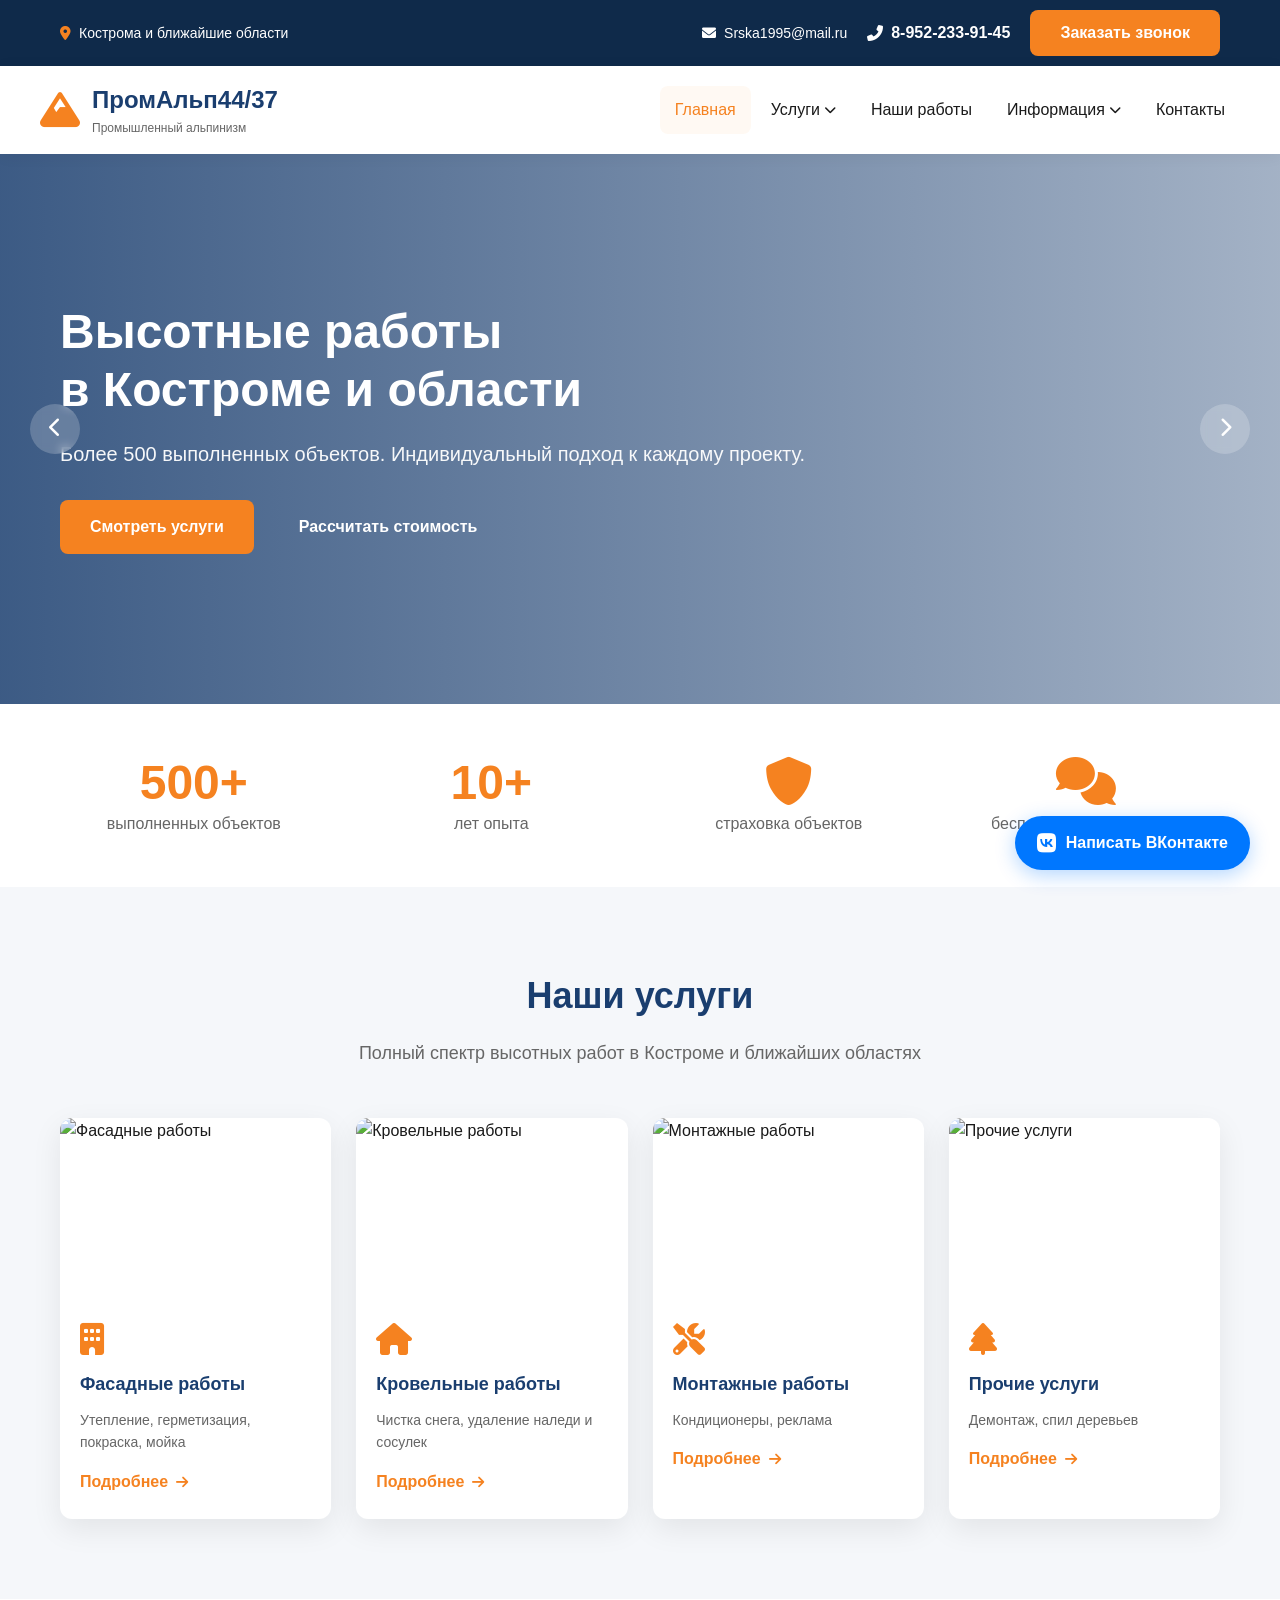
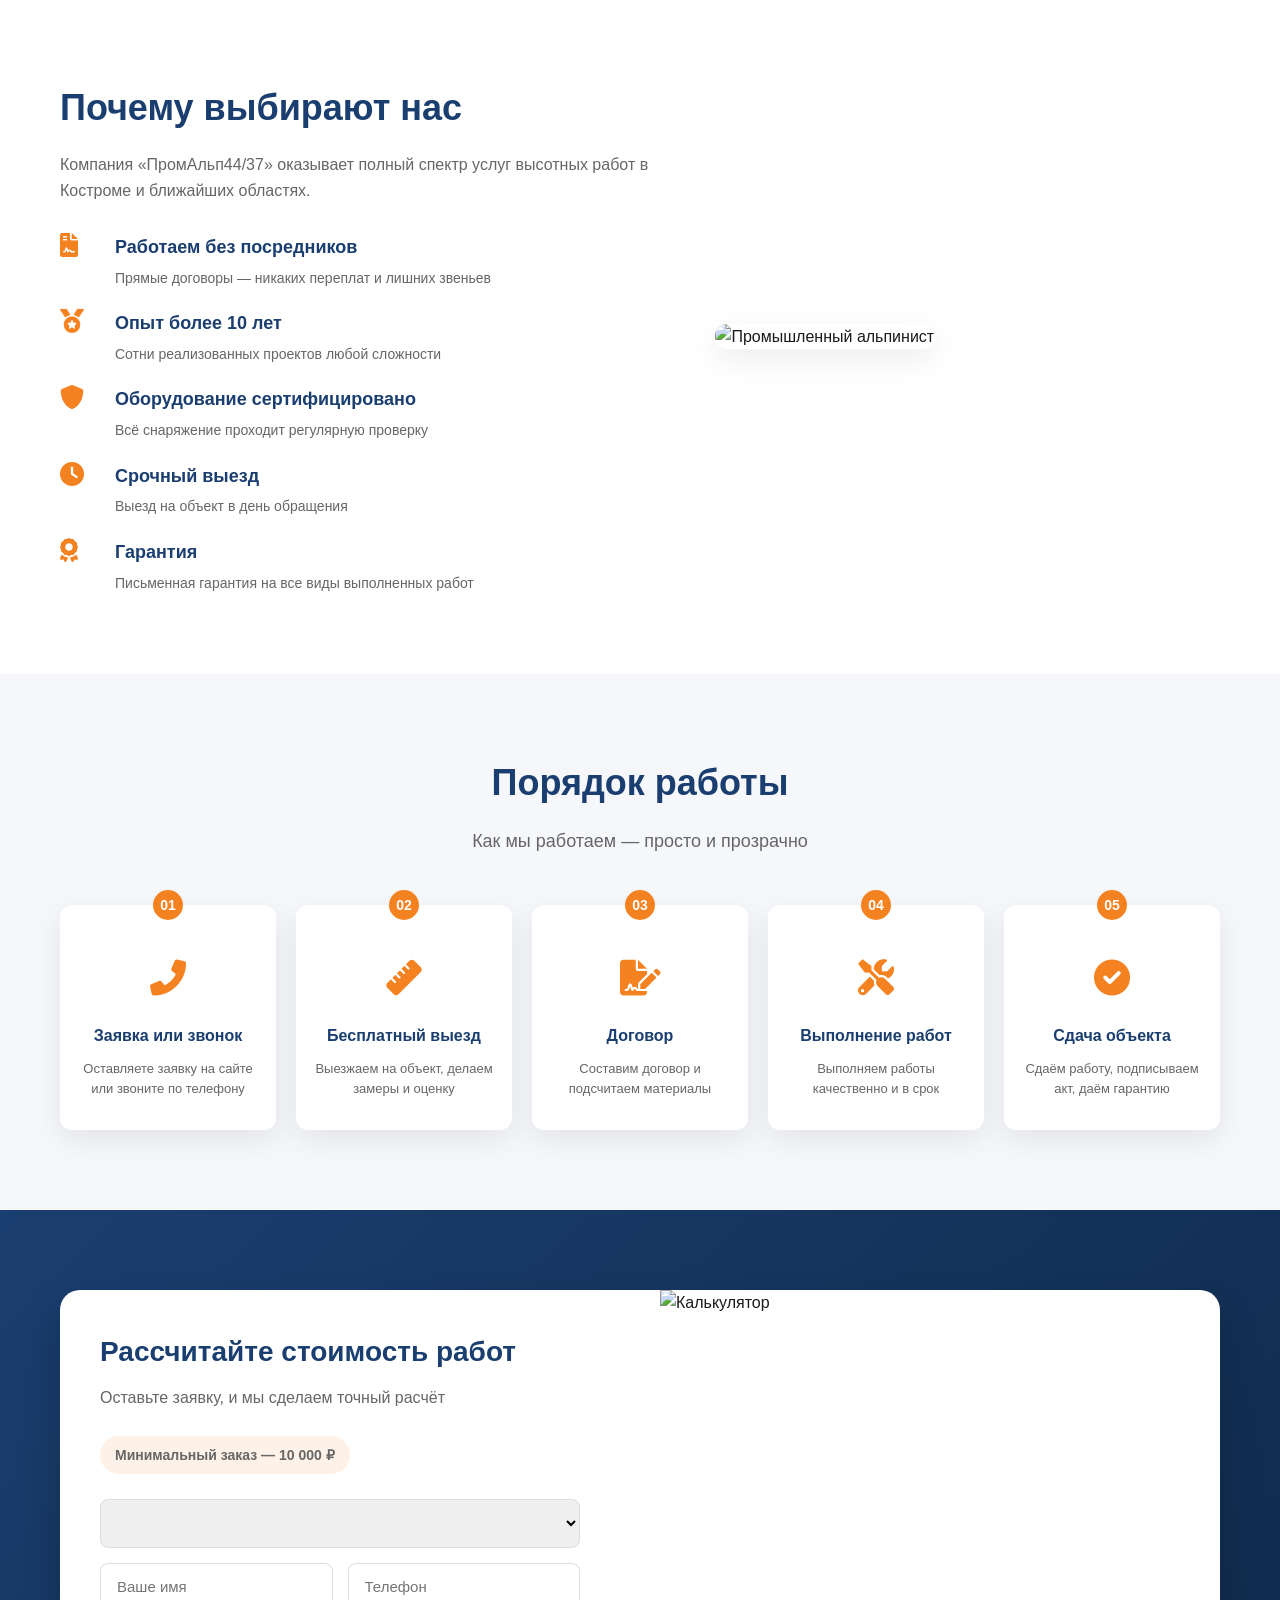
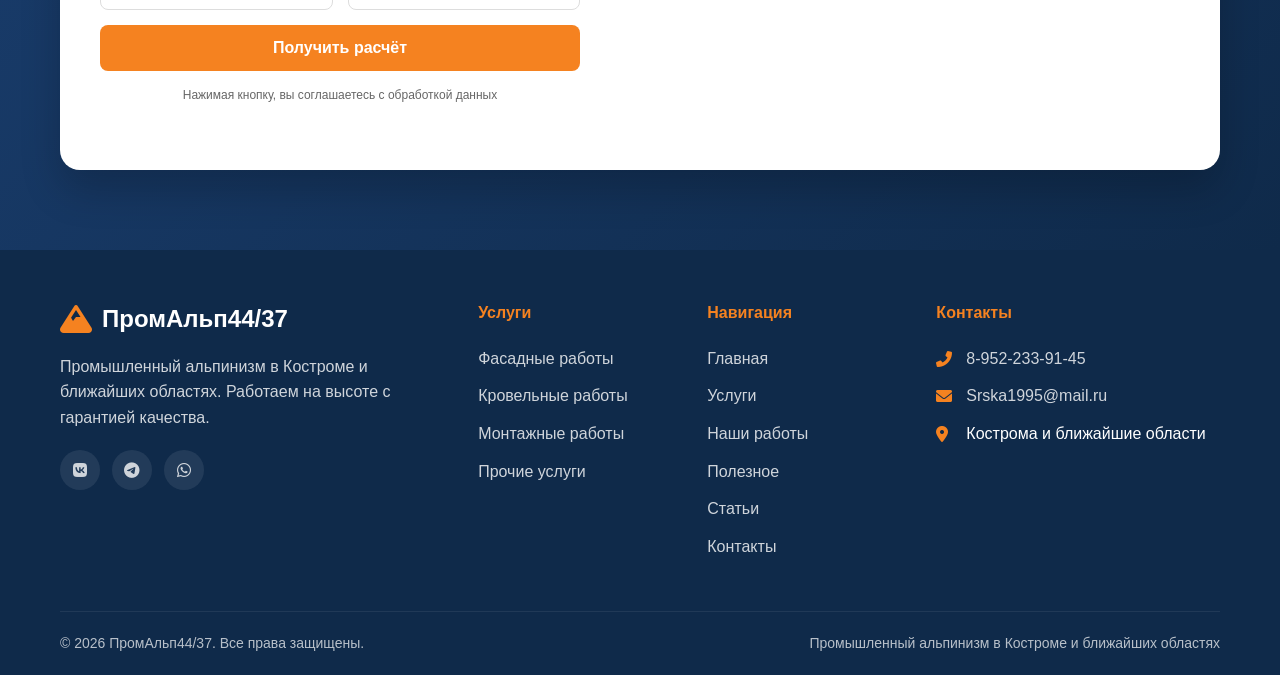
==== commit 936cf477: "обновление" ====
--- a/index.html
+++ b/index.html
@@ -6,6 +6,8 @@
     <meta name="description" content="Профессиональные высотные работы в Костроме и ближайших областях. Утепление фасадов, герметизация швов, мойка окон, чистка кровли. Гарантия, работаем по договору. Звоните 8-952-233-91-45!">
     <meta name="keywords" content="промышленный альпинизм, Кострома, высотные работы, утепление фасада, герметизация швов, мойка окон, чистка кровли, монтаж кондиционеров, спил деревьев, альпинисты Кострома">
     <meta name="author" content="ПромАльп44/37">
+    <meta charset="UTF-8">
+    <meta name="viewport" content="width=device-width, initial-scale=1.0">
 
     <!-- Favicon -->
     <link rel="icon" href="data:image/svg+xml,%3Csvg xmlns='http://www.w3.org/2000/svg' viewBox='0 0 100 100'%3E%3Ctext y='.9em' font-size='85'%3E🏔️%3C/text%3E%3C/svg%3E">
@@ -39,71 +41,59 @@
                 </div>
             </a>
 
-            <!-- Мега-меню -->
             <nav class="nav">
                 <button class="mobile-toggle" id="mobile-toggle">
                     <i class="fas fa-bars"></i>
                 </button>
-                <li class="nav-item dropdown">
-                    <a href="services.html" class="nav-link dropdown-toggle">Услуги <i class="fas fa-chevron-down"></i></a>
-                    <div class="mega-menu mega-menu--services">
-                        <div class="container mega-menu__container" style="grid-template-columns: repeat(2, 1fr); max-width: 550px; gap: 20px;">
-                            <div class="mega-menu__column">
-                                <h4><i class="fas fa-building"></i> Фасадные работы</h4>
-                                <ul>
-                                    <li><a href="services.html?tab=facade">Утепление фасада</a></li>
-                                    <li><a href="services.html?tab=facade">Герметизация швов</a></li>
-                                    <li><a href="services.html?tab=facade">Покраска фасада</a></li>
-                                    <li><a href="services.html?tab=facade">Мойка окон</a></li>
-                                    <li><a href="services.html?tab=facade">Мойка фасада</a></li>
-                                </ul>
-                                <h4 style="margin-top: 20px;"><i class="fas fa-home"></i> Кровельные работы</h4>
-                                <ul>
-                                    <li><a href="services.html?tab=roof">Чистка снега</a></li>
-                                    <li><a href="services.html?tab=roof">Удаление наледи</a></li>
-                                    <li><a href="services.html?tab=roof">Удаление сосулек</a></li>
-                                    <li><a href="services.html?tab=roof">Монтаж водостоков</a></li>
-                                    <li><a href="services.html?tab=roof">Снегозадержатели</a></li>
-                                </ul>
-                            </div>
-                            <div class="mega-menu__column">
-                                <h4><i class="fas fa-tools"></i> Монтажные работы</h4>
-                                <ul>
-                                    <li><a href="services.html?tab=mount">Монтаж кондиционеров</a></li>
-                                    <li><a href="services.html?tab=mount">Монтаж рекламы</a></li>
-                                </ul>
-                                <h4 style="margin-top: 20px;"><i class="fas fa-tree"></i> Прочие услуги</h4>
-                                <ul>
-                                    <li><a href="services.html?tab=other">Демонтажные работы</a></li>
-                                    <li><a href="services.html?tab=other">Спил деревьев</a></li>
-                                </ul>
-                            </div>
-                        </div>
-                    </div>
-                </li>
-                    <li class="nav-item"><a href="portfolio.html" class="nav-link">Наши работы</a></li>
-
-                    <!-- Выпадающее меню Информация -->
+                <ul class="nav-menu" id="nav-menu">
+                    <li class="nav-item"><a href="index.html" class="nav-link active">Главная</a></li>
+
                     <li class="nav-item dropdown">
-                        <a href="#" class="nav-link dropdown-toggle">Информация <i class="fas fa-chevron-down"></i></a>
-                        <div class="mega-menu mega-menu--info">
-                            <div class="container mega-menu__container" style="grid-template-columns: repeat(2, 1fr); max-width: 500px;">
+                        <a href="services.html" class="nav-link">Услуги <i class="fas fa-chevron-down"></i></a>
+                        <div class="mega-menu mega-menu--services">
+                            <div class="container mega-menu__container" style="grid-template-columns: repeat(2, 1fr); max-width: 550px; gap: 20px;">
                                 <div class="mega-menu__column">
-                                    <h4><i class="fas fa-toolbox"></i> Полезное</h4>
+                                    <h4><i class="fas fa-building"></i> Фасадные работы</h4>
                                     <ul>
-                                        <li><a href="useful.html">Снаряжение альпиниста</a></li>
-                                        <li><a href="useful.html#calculator">Калькулятор стоимости</a></li>
+                                        <li><a href="services.html?tab=facade">Утепление фасада</a></li>
+                                        <li><a href="services.html?tab=facade">Герметизация швов</a></li>
+                                        <li><a href="services.html?tab=facade">Покраска фасада</a></li>
+                                        <li><a href="services.html?tab=facade">Мойка окон</a></li>
+                                        <li><a href="services.html?tab=facade">Мойка фасада</a></li>
+                                    </ul>
+                                    <h4 style="margin-top: 20px;"><i class="fas fa-home"></i> Кровельные работы</h4>
+                                    <ul>
+                                        <li><a href="services.html?tab=roof">Чистка снега</a></li>
+                                        <li><a href="services.html?tab=roof">Удаление наледи</a></li>
+                                        <li><a href="services.html?tab=roof">Удаление сосулек</a></li>
+                                        <li><a href="services.html?tab=roof">Монтаж водостоков</a></li>
+                                        <li><a href="services.html?tab=roof">Снегозадержатели</a></li>
                                     </ul>
                                 </div>
                                 <div class="mega-menu__column">
-                                    <h4><i class="fas fa-book-open"></i> Статьи</h4>
+                                    <h4><i class="fas fa-tools"></i> Монтажные работы</h4>
                                     <ul>
-                                        <li><a href="articles.html">Все статьи</a></li>
-                                        <li><a href="articles.html?page=1">Технологии работ</a></li>
-                                        <li><a href="articles.html?page=2">Безопасность</a></li>
-                                        <li><a href="articles.html?page=3">Советы экспертов</a></li>
+                                        <li><a href="services.html?tab=mount">Монтаж кондиционеров</a></li>
+                                        <li><a href="services.html?tab=mount">Монтаж рекламы</a></li>
+                                    </ul>
+                                    <h4 style="margin-top: 20px;"><i class="fas fa-tree"></i> Прочие услуги</h4>
+                                    <ul>
+                                        <li><a href="services.html?tab=other">Демонтажные работы</a></li>
+                                        <li><a href="services.html?tab=other">Спил деревьев</a></li>
                                     </ul>
                                 </div>
+                            </div>
+                        </div>
+                    </li>
+
+                    <li class="nav-item"><a href="portfolio.html" class="nav-link">Наши работы</a></li>
+
+                    <li class="nav-item dropdown">
+                        <a href="#" class="nav-link">Информация <i class="fas fa-chevron-down"></i></a>
+                        <div class="mega-menu mega-menu--info">
+                            <div class="container mega-menu__container" style="grid-template-columns: repeat(2, 1fr); max-width: 500px;">
+                                <div class="mega-menu__column"><h4><i class="fas fa-toolbox"></i> Полезное</h4><ul><li><a href="useful.html">Снаряжение</a></li><li><a href="useful.html#calculator">Калькулятор</a></li></ul></div>
+                                <div class="mega-menu__column"><h4><i class="fas fa-book-open"></i> Статьи</h4><ul><li><a href="articles.html">Все статьи</a></li><li><a href="articles.html?page=1">Технологии</a></li><li><a href="articles.html?page=2">Безопасность</a></li><li><a href="articles.html?page=3">Советы</a></li></ul></div>
                             </div>
                         </div>
                     </li>
@@ -120,8 +110,8 @@
             <div class="slide active">
                 <div class="slide__bg" style="background-image: url('https://www.gryazi.net/images/cleaning/prom_alp.jpg');"></div>
                 <div class="container slide__content">
-                    <h1 class="slide__title">Промышленный альпинизм<br>в Костроме и ближайших областях</h1>
-                    <p class="slide__subtitle">Более 500 выполненных объектов. Профессиональный подход к каждому проекту.</p>
+                    <h1 class="slide__title">Высотные работы<br>в Костроме и области</h1>
+                    <p class="slide__subtitle">Более 500 выполненных объектов. Индивидуальный подход к каждому проекту.</p>
                     <div class="slide__buttons">
                         <a href="services.html" class="btn btn-primary">Смотреть услуги</a>
                         <a href="contacts.html" class="btn btn-outline-white">Рассчитать стоимость</a>
@@ -245,41 +235,11 @@
                     <p class="advantages__subtitle">Компания «ПромАльп44/37» оказывает полный спектр услуг высотных работ в Костроме и ближайших областях.</p>
 
                     <div class="advantages__list">
-                        <div class="advantage-item">
-                            <i class="fas fa-file-contract"></i>
-                            <div>
-                                <h4>Работаем без посредников</h4>
-                                <p>Прямые договоры — никаких переплат и лишних звеньев</p>
-                            </div>
-                        </div>
-                        <div class="advantage-item">
-                            <i class="fas fa-medal"></i>
-                            <div>
-                                <h4>Опыт более 10 лет</h4>
-                                <p>Сотни реализованных проектов любой сложности</p>
-                            </div>
-                        </div>
-                        <div class="advantage-item">
-                            <i class="fas fa-shield-alt"></i>
-                            <div>
-                                <h4>Оборудование сертифицировано</h4>
-                                <p>Всё снаряжение проходит регулярную проверку</p>
-                            </div>
-                        </div>
-                        <div class="advantage-item">
-                            <i class="fas fa-clock"></i>
-                            <div>
-                                <h4>Срочный выезд</h4>
-                                <p>Выезд на объект в день обращения</p>
-                            </div>
-                        </div>
-                        <div class="advantage-item">
-                            <i class="fas fa-award"></i>
-                            <div>
-                                <h4>Гарантия</h4>
-                                <p>Письменная гарантия на все виды выполненных работ</p>
-                            </div>
-                        </div>
+                        <div class="advantage-item"><i class="fas fa-file-contract"></i><div><h4>Работаем без посредников</h4><p>Прямые договоры — никаких переплат и лишних звеньев</p></div></div>
+                        <div class="advantage-item"><i class="fas fa-medal"></i><div><h4>Опыт более 10 лет</h4><p>Сотни реализованных проектов любой сложности</p></div></div>
+                        <div class="advantage-item"><i class="fas fa-shield-alt"></i><div><h4>Оборудование сертифицировано</h4><p>Всё снаряжение проходит регулярную проверку</p></div></div>
+                        <div class="advantage-item"><i class="fas fa-clock"></i><div><h4>Срочный выезд</h4><p>Выезд на объект в день обращения</p></div></div>
+                        <div class="advantage-item"><i class="fas fa-award"></i><div><h4>Гарантия</h4><p>Письменная гарантия на все виды выполненных работ</p></div></div>
                     </div>
                 </div>
                 <div class="advantages__image">
@@ -294,38 +254,12 @@
         <div class="container">
             <h2 class="section-title">Порядок работы</h2>
             <p class="section-subtitle">Как мы работаем — просто и прозрачно</p>
-
             <div class="workflow__steps">
-                <div class="step">
-                    <div class="step__number">01</div>
-                    <div class="step__icon"><i class="fas fa-phone-alt"></i></div>
-                    <h4>Заявка или звонок</h4>
-                    <p>Оставляете заявку на сайте или звоните по телефону</p>
-                </div>
-                <div class="step">
-                    <div class="step__number">02</div>
-                    <div class="step__icon"><i class="fas fa-ruler"></i></div>
-                    <h4>Бесплатный выезд</h4>
-                    <p>Выезжаем на объект, делаем замеры и оценку</p>
-                </div>
-                <div class="step">
-                    <div class="step__number">03</div>
-                    <div class="step__icon"><i class="fas fa-file-signature"></i></div>
-                    <h4>Договор</h4>
-                    <p>Составим договор и подсчитаем материалы</p>
-                </div>
-                <div class="step">
-                    <div class="step__number">04</div>
-                    <div class="step__icon"><i class="fas fa-tools"></i></div>
-                    <h4>Выполнение работ</h4>
-                    <p>Выполняем работы качественно и в срок</p>
-                </div>
-                <div class="step">
-                    <div class="step__number">05</div>
-                    <div class="step__icon"><i class="fas fa-check-circle"></i></div>
-                    <h4>Сдача объекта</h4>
-                    <p>Сдаём работу, подписываем акт, даём гарантию</p>
-                </div>
+                <div class="step"><div class="step__number">01</div><div class="step__icon"><i class="fas fa-phone-alt"></i></div><h4>Заявка или звонок</h4><p>Оставляете заявку на сайте или звоните по телефону</p></div>
+                <div class="step"><div class="step__number">02</div><div class="step__icon"><i class="fas fa-ruler"></i></div><h4>Бесплатный выезд</h4><p>Выезжаем на объект, делаем замеры и оценку</p></div>
+                <div class="step"><div class="step__number">03</div><div class="step__icon"><i class="fas fa-file-signature"></i></div><h4>Договор</h4><p>Составим договор и подсчитаем материалы</p></div>
+                <div class="step"><div class="step__number">04</div><div class="step__icon"><i class="fas fa-tools"></i></div><h4>Выполнение работ</h4><p>Выполняем работы качественно и в срок</p></div>
+                <div class="step"><div class="step__number">05</div><div class="step__icon"><i class="fas fa-check-circle"></i></div><h4>Сдача объекта</h4><p>Сдаём работу, подписываем акт, даём гарантию</p></div>
             </div>
         </div>
     </section>
@@ -338,15 +272,9 @@
                     <h2>Рассчитайте стоимость работ</h2>
                     <p>Оставьте заявку, и мы сделаем точный расчёт</p>
                     <p class="min-order"><strong>Минимальный заказ — 10 000 ₽</strong></p>
-
                     <form class="calculator-form" id="home-calculator">
-                        <div class="form-row">
-                            <select class="form-control" id="home-service-select"></select>
-                        </div>
-                        <div class="form-row form-row--double">
-                            <input type="text" class="form-control" placeholder="Ваше имя">
-                            <input type="tel" class="form-control" placeholder="Телефон">
-                        </div>
+                        <div class="form-row"><select class="form-control" id="home-service-select"></select></div>
+                        <div class="form-row form-row--double"><input type="text" class="form-control" placeholder="Ваше имя"><input type="tel" class="form-control" placeholder="Телефон"></div>
                         <button type="submit" class="btn btn-primary btn-block">Получить расчёт</button>
                         <p class="form-note">Нажимая кнопку, вы соглашаетесь с обработкой данных</p>
                     </form>
@@ -362,57 +290,17 @@
     <footer class="footer">
         <div class="container">
             <div class="footer__top">
-                <div class="footer__col">
-                    <div class="footer__logo">
-                        <i class="fas fa-mountain"></i>
-                        <span>ПромАльп44/37</span>
-                    </div>
-                    <p>Промышленный альпинизм в Костроме и ближайших областях. Работаем на высоте с гарантией качества.</p>
-                    <div class="footer__social">
-                        <a href="#"><i class="fab fa-vk"></i></a>
-                        <a href="#"><i class="fab fa-telegram"></i></a>
-                        <a href="#"><i class="fab fa-whatsapp"></i></a>
-                    </div>
-                </div>
-                <div class="footer__col">
-                    <h4>Услуги</h4>
-                    <ul>
-                        <li><a href="services.html?tab=facade">Фасадные работы</a></li>
-                        <li><a href="services.html?tab=roof">Кровельные работы</a></li>
-                        <li><a href="services.html?tab=mount">Монтажные работы</a></li>
-                        <li><a href="services.html?tab=other">Прочие услуги</a></li>
-                    </ul>
-                </div>
-                <div class="footer__col">
-                    <h4>Навигация</h4>
-                    <ul>
-                        <li><a href="index.html">Главная</a></li>
-                        <li><a href="services.html">Услуги</a></li>
-                        <li><a href="portfolio.html">Наши работы</a></li>
-                        <li><a href="contacts.html">Контакты</a></li>
-                    </ul>
-                </div>
-                <div class="footer__col">
-                    <h4>Контакты</h4>
-                    <ul class="footer__contacts">
-                        <li><i class="fas fa-phone-alt"></i> <a href="tel:+79522339145">8-952-233-91-45</a></li>
-                        <li><i class="fas fa-envelope"></i> <a href="mailto:Srska1995@mail.ru">Srska1995@mail.ru</a></li>
-                        <li><i class="fas fa-map-marker-alt"></i> Кострома и ближайшие области</li>
-                    </ul>
-                </div>
-            </div>
-            <div class="footer__bottom">
-                <p>© 2026 ПромАльп44/37. Все права защищены.</p>
-                <p>Промышленный альпинизм в Костроме и ближайших областях</p>
-            </div>
+                <div class="footer__col"><div class="footer__logo"><i class="fas fa-mountain"></i><span>ПромАльп44/37</span></div><p>Промышленный альпинизм в Костроме и ближайших областях. Работаем на высоте с гарантией качества.</p><div class="footer__social"><a href="#"><i class="fab fa-vk"></i></a><a href="#"><i class="fab fa-telegram"></i></a><a href="#"><i class="fab fa-whatsapp"></i></a></div></div>
+                <div class="footer__col"><h4>Услуги</h4><ul><li><a href="services.html?tab=facade">Фасадные работы</a></li><li><a href="services.html?tab=roof">Кровельные работы</a></li><li><a href="services.html?tab=mount">Монтажные работы</a></li><li><a href="services.html?tab=other">Прочие услуги</a></li></ul></div>
+                <div class="footer__col"><h4>Навигация</h4><ul><li><a href="index.html">Главная</a></li><li><a href="services.html">Услуги</a></li><li><a href="portfolio.html">Наши работы</a></li><li><a href="useful.html">Полезное</a></li><li><a href="articles.html">Статьи</a></li><li><a href="contacts.html">Контакты</a></li></ul></div>
+                <div class="footer__col"><h4>Контакты</h4><ul class="footer__contacts"><li><i class="fas fa-phone-alt"></i> <a href="tel:+79522339145">8-952-233-91-45</a></li><li><i class="fas fa-envelope"></i> <a href="mailto:Srska1995@mail.ru">Srska1995@mail.ru</a></li><li><i class="fas fa-map-marker-alt"></i> Кострома и ближайшие области</li></ul></div>
+            </div>
+            <div class="footer__bottom"><p>© 2026 ПромАльп44/37. Все права защищены.</p><p>Промышленный альпинизм в Костроме и ближайших областях</p></div>
         </div>
     </footer>
 
     <!-- Кнопка ВК -->
-    <a href="https://vk.com/write-12345678" class="vk-button" target="_blank">
-        <i class="fab fa-vk"></i>
-        <span>Написать ВКонтакте</span>
-    </a>
+    <a href="https://vk.com/write-12345678" class="vk-button" target="_blank"><i class="fab fa-vk"></i><span>Написать ВКонтакте</span></a>
 
     <script src="script.js"></script>
 </body>
